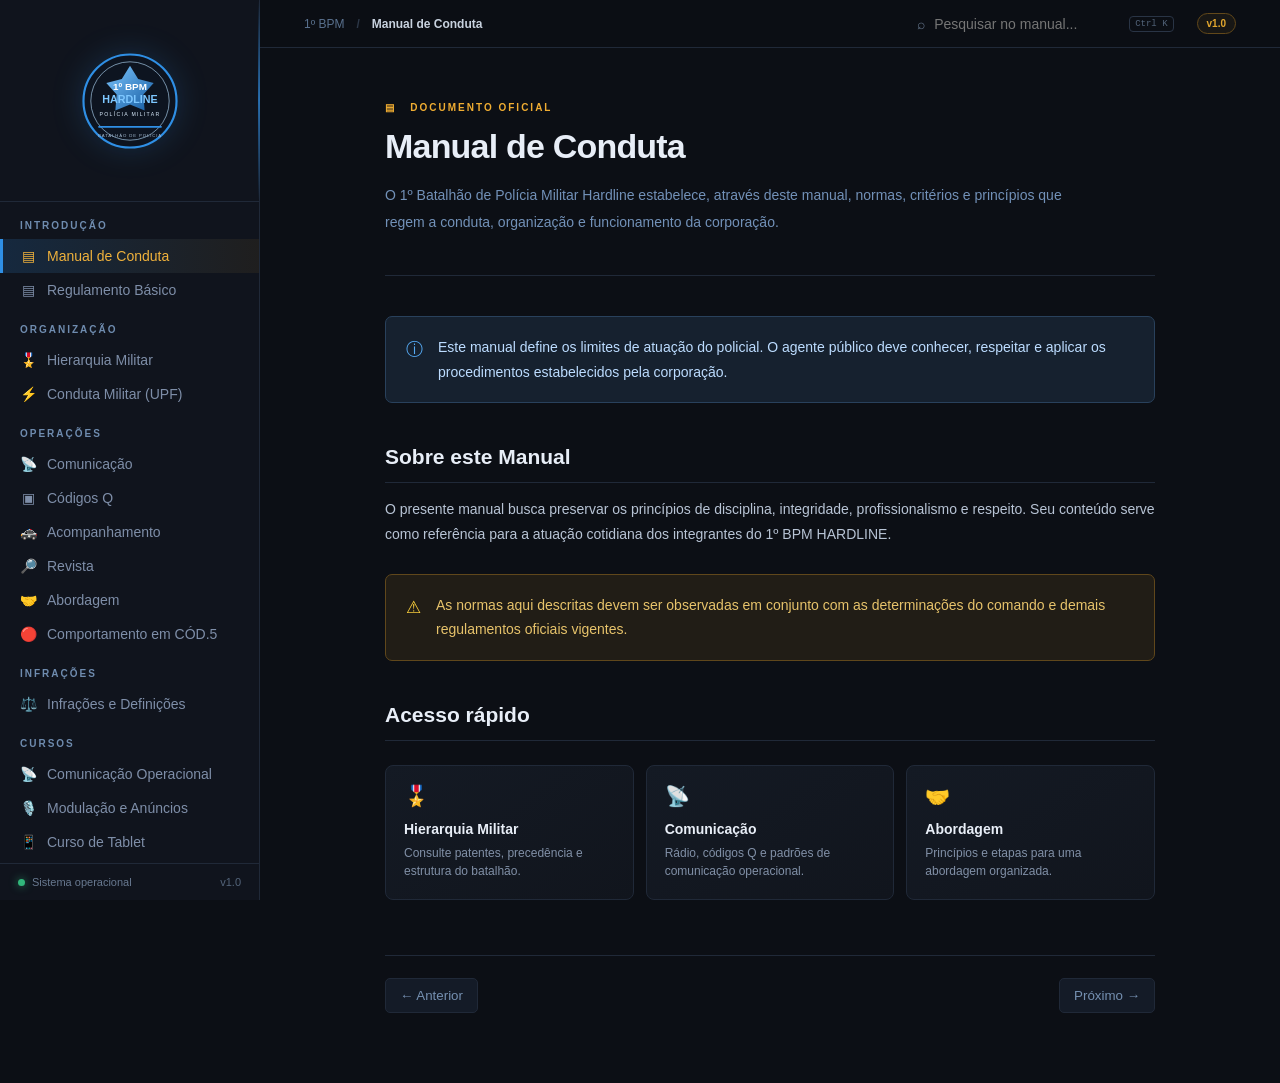
==== index.html @ 14f1a86c "manual de conduta v1 HL" ====
<!doctype html>
<html lang="pt-BR">
<head>
  <meta charset="UTF-8">
  <meta name="viewport" content="width=device-width, initial-scale=1.0">
  <meta name="theme-color" content="#0b0f17">
  <title>1º BPM HARDLINE — Manual de Conduta</title>
  <link rel="icon" href="assets/logo.svg" type="image/svg+xml">
  <link rel="stylesheet" href="css/style.css">
</head>
<body>
  <div class="app-shell">
    <aside class="sidebar" id="sidebar">
      <div class="brand">
        <img src="assets/logo.svg" alt="1º BPM HARDLINE">
        <div class="brand-copy">
          <strong>1º BPM</strong>
          <span>HARDLINE</span>
        </div>
      </div>
      <nav class="nav" id="nav"></nav>
      <div class="sidebar-footer">
        <span class="status-dot"></span>
        <span>Sistema operacional</span>
        <span class="footer-version">v1.0</span>
      </div>
    </aside>

    <main class="main">
      <header class="topbar">
        <button class="mobile-menu" id="mobileMenu" aria-label="Abrir menu">☰</button>
        <div class="breadcrumbs"><span>1º BPM</span><b>/</b><strong id="crumb">Manual de Conduta</strong></div>
        <div class="top-actions">
          <label class="search"><span>⌕</span><input id="searchInput" type="search" placeholder="Pesquisar no manual..." autocomplete="off"><kbd>Ctrl K</kbd></label>
          <span class="version">v1.0</span>
        </div>
      </header>

      <section class="content" id="content"></section>
    </main>
  </div>
  <div class="search-modal hidden" id="searchModal"><div class="search-panel"><div class="search-head"><strong>Pesquisar no Manual</strong><button id="closeSearch">Esc</button></div><input id="modalSearch" placeholder="Digite um termo, código ou assunto..."><div id="results"></div></div></div>
  <script src="js/app.js"></script>
</body>
</html>
---- css/style.css ----
:root{--bg:#0c0f15;--panel:#11151e;--panel2:#171d28;--line:#202938;--blue:#1f73bd;--blue2:#2f8fe5;--blue3:#69baff;--text:#e8eef7;--muted:#8190a7;--muted2:#56657c;--gold:#e5a52e;--warn:#211d16;--info:#16212f;--danger:#d84a5c;--green:#31b77b}
*{box-sizing:border-box}html{scroll-behavior:smooth}body{margin:0;background:var(--bg);color:var(--text);font-family:Inter,Segoe UI,Roboto,Arial,sans-serif;font-size:14px}.app-shell{min-height:100vh;display:flex}.sidebar{position:fixed;z-index:20;left:0;top:0;bottom:0;width:260px;background:#10141d;border-right:1px solid var(--line);display:flex;flex-direction:column}.brand{height:202px;border-bottom:1px solid var(--line);display:flex;align-items:center;justify-content:center;position:relative}.brand:after{content:"";position:absolute;right:-1px;top:0;width:2px;height:100%;background:linear-gradient(transparent,var(--blue2),transparent);opacity:.7}.brand img{width:112px;height:112px;filter:drop-shadow(0 0 15px rgba(47,143,229,.2))}.brand-copy{display:none}.nav{padding:18px 0;overflow:auto;flex:1}.nav-group{margin-bottom:17px}.nav-title{padding:0 20px 8px;color:#6f8caf;font-size:10px;letter-spacing:2px;font-weight:700}.nav-item{position:relative;display:flex;align-items:center;gap:10px;padding:9px 20px;color:#7e8ea8;text-decoration:none;cursor:pointer;transition:.18s}.nav-item:hover{color:#c9d7e8;background:#151b25}.nav-item.active{color:#f0b23c;background:linear-gradient(90deg,rgba(47,143,229,.17),rgba(229,165,46,.07));box-shadow:inset 3px 0 0 var(--blue2)}.nav-icon{width:17px;text-align:center;font-size:14px}.sidebar-footer{border-top:1px solid var(--line);padding:12px 18px;color:#687990;font-size:11px;display:flex;align-items:center;gap:7px}.status-dot{width:7px;height:7px;border-radius:50%;background:var(--green);box-shadow:0 0 8px rgba(49,183,123,.7)}.footer-version{margin-left:auto;color:#53647a}.main{margin-left:260px;width:calc(100% - 260px);min-height:100vh}.topbar{height:48px;border-bottom:1px solid var(--line);display:flex;align-items:center;padding:0 44px;justify-content:space-between;background:rgba(12,15,21,.96);position:sticky;top:0;z-index:15}.breadcrumbs{display:flex;align-items:center;gap:12px;font-size:12px}.breadcrumbs span{color:#59708d}.breadcrumbs b{color:#2c3747}.breadcrumbs strong{color:#c8d2df}.top-actions{display:flex;align-items:center;gap:14px}.search{display:flex;align-items:center;gap:7px;color:#687990;border:1px solid transparent;padding:5px 8px;border-radius:6px}.search:focus-within{border-color:#27374b;background:#111823}.search input{background:transparent;border:0;outline:0;color:var(--text);width:190px;font:inherit}.search kbd{font-size:9px;color:#53647a;border:1px solid #293445;border-radius:4px;padding:2px 5px}.version{color:#e3a72e;border:1px solid #62481a;background:rgba(229,165,46,.06);border-radius:20px;padding:4px 9px;font-size:10px;font-weight:700}.mobile-menu{display:none}.content{max-width:850px;margin:0 auto;padding:54px 40px 70px}.eyebrow{color:#f0ad32;font-size:10px;letter-spacing:2px;font-weight:800;text-transform:uppercase;display:flex;align-items:center;gap:9px}.eyebrow.blue{color:var(--blue3)}h1{font-size:34px;line-height:1.15;margin:14px 0 16px;letter-spacing:-.8px}h2{font-size:21px;margin:42px 0 14px;padding-bottom:13px;border-bottom:1px solid var(--line)}h3{font-size:16px;margin:28px 0 10px}p{color:#b8c4d5;line-height:1.8;margin:0 0 17px}.lead{font-size:14px;color:#7291b8;line-height:1.9;max-width:690px}.rule{height:1px;background:var(--line);margin:40px 0}.callout{display:flex;gap:15px;border:1px solid #29415c;background:var(--info);border-radius:7px;padding:18px 20px;margin:26px 0;color:#bcdcff;line-height:1.75}.callout .ico{font-size:17px;color:#55aaf4}.callout.warn{background:var(--warn);border-color:#60471b;color:#e7c36b}.callout.warn .ico{color:#ffd33d}.callout.success{background:#11241d;border-color:#23553f;color:#9ce1bf}.cards{display:grid;grid-template-columns:repeat(3,1fr);gap:12px;margin:24px 0}.card{background:linear-gradient(145deg,#141a24,#11151d);border:1px solid var(--line);border-radius:8px;padding:18px;transition:.2s}.card:hover{border-color:#31577b;transform:translateY(-1px)}.card .card-icon{font-size:20px;margin-bottom:13px}.card strong{display:block;margin-bottom:7px}.card span{color:var(--muted);font-size:12px;line-height:1.55}.stat-grid{display:grid;grid-template-columns:repeat(4,1fr);gap:10px;margin:24px 0}.stat{background:#121823;border:1px solid var(--line);padding:16px;border-radius:7px}.stat b{display:block;color:var(--blue3);font-size:23px;margin-bottom:4px}.stat span{color:var(--muted);font-size:10px;text-transform:uppercase;letter-spacing:1px}.table-wrap{overflow:auto;border:1px solid var(--line);border-radius:7px;margin:20px 0}table{width:100%;border-collapse:collapse;min-width:600px}th{background:#172234;color:#9fc8ed;font-size:10px;text-transform:uppercase;letter-spacing:1px;text-align:left}th,td{padding:12px 14px;border-bottom:1px solid var(--line)}td{color:#b9c5d6}tr:last-child td{border-bottom:0}.badge{display:inline-flex;padding:3px 7px;border-radius:4px;font-size:10px;font-weight:700}.badge.blue{color:#8bc8ff;background:#122b43}.badge.green{color:#82dbb1;background:#10291f}.badge.red{color:#ff9aa7;background:#35171d}.q-grid{display:grid;grid-template-columns:repeat(2,1fr);gap:9px}.q{display:flex;gap:14px;padding:13px;border:1px solid var(--line);background:#111720;border-radius:6px}.q b{color:#54adf4;min-width:42px}.q span{color:#9aa9bc}.steps{counter-reset:step}.step{display:grid;grid-template-columns:36px 1fr;gap:13px;margin:22px 0}.step:before{counter-increment:step;content:counter(step);width:28px;height:28px;display:grid;place-items:center;border:1px solid #2c6ea7;color:#68b8f8;border-radius:50%;background:#102033;font-weight:700;font-size:11px}.step p{margin-top:3px}.pager{display:flex;justify-content:space-between;gap:14px;border-top:1px solid var(--line);margin-top:55px;padding-top:22px}.pager button{background:#141b27;color:#7590b1;border:1px solid var(--line);padding:9px 14px;border-radius:5px;cursor:pointer}.pager button:hover{border-color:#326b9e;color:#b5d8f8}.search-modal{position:fixed;inset:0;background:rgba(0,0,0,.62);z-index:100;display:grid;place-items:start center;padding-top:100px}.hidden{display:none}.search-panel{width:min(650px,calc(100% - 30px));background:#111720;border:1px solid #2b3b50;border-radius:9px;box-shadow:0 20px 70px #000;padding:16px}.search-head{display:flex;justify-content:space-between;align-items:center;margin-bottom:12px}.search-head button{border:1px solid var(--line);background:#171e29;color:#7d8ca2;border-radius:4px;padding:3px 7px}.search-panel>input{width:100%;background:#0c1118;border:1px solid #26364a;color:white;border-radius:6px;padding:12px;outline:0}.result{padding:12px 4px;border-bottom:1px solid var(--line);cursor:pointer}.result:hover{background:#151d28}.result b{color:#8fc8f5}.result span{display:block;color:#73849b;font-size:11px;margin-top:3px}.no-results{padding:20px 4px;color:var(--muted)}
@media(max-width:900px){.sidebar{transform:translateX(-100%);transition:.2s;box-shadow:20px 0 50px rgba(0,0,0,.4)}.sidebar.open{transform:translateX(0)}.main{margin-left:0;width:100%}.mobile-menu{display:block;background:none;border:0;color:#9bb0c8;font-size:18px}.topbar{padding:0 15px}.top-actions .search{display:none}.content{padding:42px 22px 60px}.cards{grid-template-columns:1fr}.stat-grid{grid-template-columns:repeat(2,1fr)}.q-grid{grid-template-columns:1fr}h1{font-size:29px}}
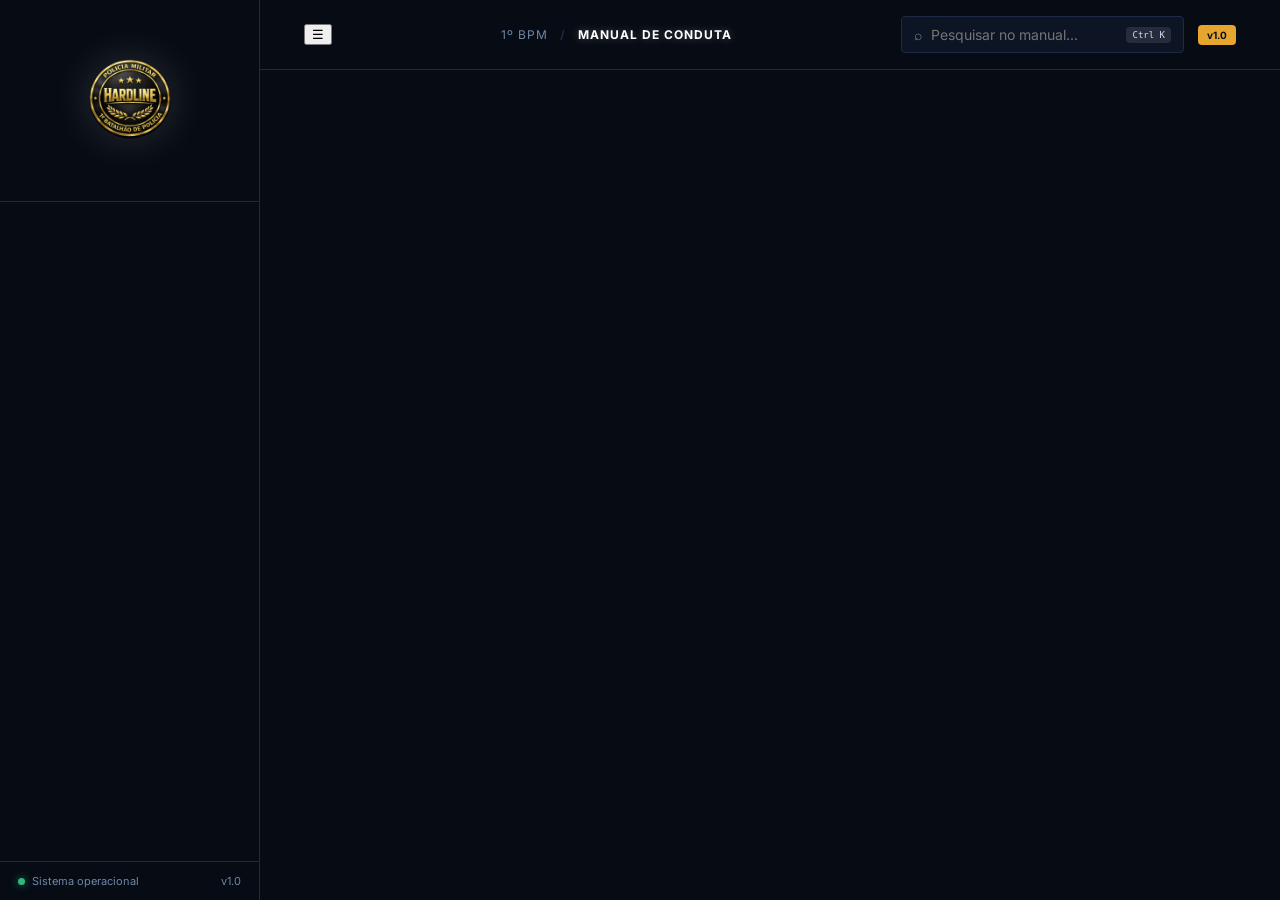
==== commit 84501db7: "update" ====
--- a/index.html
+++ b/index.html
@@ -5,14 +5,17 @@
   <meta name="viewport" content="width=device-width, initial-scale=1.0">
   <meta name="theme-color" content="#0b0f17">
   <title>1º BPM HARDLINE — Manual de Conduta</title>
-  <link rel="icon" href="assets/logo.svg" type="image/svg+xml">
+  <link rel="preconnect" href="https://fonts.googleapis.com">
+  <link rel="preconnect" href="https://fonts.gstatic.com" crossorigin>
+  <link href="https://fonts.googleapis.com/css2?family=Inter:wght@400;500;700;900&display=swap" rel="stylesheet">
+  <link rel="icon" href="assets/logo.png" type="image/png">
   <link rel="stylesheet" href="css/style.css">
 </head>
 <body>
   <div class="app-shell">
     <aside class="sidebar" id="sidebar">
       <div class="brand">
-        <img src="assets/logo.svg" alt="1º BPM HARDLINE">
+        <img src="assets/logo.png" alt="1º BPM HARDLINE">
         <div class="brand-copy">
           <strong>1º BPM</strong>
           <span>HARDLINE</span>
--- a/css/style.css
+++ b/css/style.css
@@ -1,3 +1,679 @@
-:root{--bg:#0c0f15;--panel:#11151e;--panel2:#171d28;--line:#202938;--blue:#1f73bd;--blue2:#2f8fe5;--blue3:#69baff;--text:#e8eef7;--muted:#8190a7;--muted2:#56657c;--gold:#e5a52e;--warn:#211d16;--info:#16212f;--danger:#d84a5c;--green:#31b77b}
-*{box-sizing:border-box}html{scroll-behavior:smooth}body{margin:0;background:var(--bg);color:var(--text);font-family:Inter,Segoe UI,Roboto,Arial,sans-serif;font-size:14px}.app-shell{min-height:100vh;display:flex}.sidebar{position:fixed;z-index:20;left:0;top:0;bottom:0;width:260px;background:#10141d;border-right:1px solid var(--line);display:flex;flex-direction:column}.brand{height:202px;border-bottom:1px solid var(--line);display:flex;align-items:center;justify-content:center;position:relative}.brand:after{content:"";position:absolute;right:-1px;top:0;width:2px;height:100%;background:linear-gradient(transparent,var(--blue2),transparent);opacity:.7}.brand img{width:112px;height:112px;filter:drop-shadow(0 0 15px rgba(47,143,229,.2))}.brand-copy{display:none}.nav{padding:18px 0;overflow:auto;flex:1}.nav-group{margin-bottom:17px}.nav-title{padding:0 20px 8px;color:#6f8caf;font-size:10px;letter-spacing:2px;font-weight:700}.nav-item{position:relative;display:flex;align-items:center;gap:10px;padding:9px 20px;color:#7e8ea8;text-decoration:none;cursor:pointer;transition:.18s}.nav-item:hover{color:#c9d7e8;background:#151b25}.nav-item.active{color:#f0b23c;background:linear-gradient(90deg,rgba(47,143,229,.17),rgba(229,165,46,.07));box-shadow:inset 3px 0 0 var(--blue2)}.nav-icon{width:17px;text-align:center;font-size:14px}.sidebar-footer{border-top:1px solid var(--line);padding:12px 18px;color:#687990;font-size:11px;display:flex;align-items:center;gap:7px}.status-dot{width:7px;height:7px;border-radius:50%;background:var(--green);box-shadow:0 0 8px rgba(49,183,123,.7)}.footer-version{margin-left:auto;color:#53647a}.main{margin-left:260px;width:calc(100% - 260px);min-height:100vh}.topbar{height:48px;border-bottom:1px solid var(--line);display:flex;align-items:center;padding:0 44px;justify-content:space-between;background:rgba(12,15,21,.96);position:sticky;top:0;z-index:15}.breadcrumbs{display:flex;align-items:center;gap:12px;font-size:12px}.breadcrumbs span{color:#59708d}.breadcrumbs b{color:#2c3747}.breadcrumbs strong{color:#c8d2df}.top-actions{display:flex;align-items:center;gap:14px}.search{display:flex;align-items:center;gap:7px;color:#687990;border:1px solid transparent;padding:5px 8px;border-radius:6px}.search:focus-within{border-color:#27374b;background:#111823}.search input{background:transparent;border:0;outline:0;color:var(--text);width:190px;font:inherit}.search kbd{font-size:9px;color:#53647a;border:1px solid #293445;border-radius:4px;padding:2px 5px}.version{color:#e3a72e;border:1px solid #62481a;background:rgba(229,165,46,.06);border-radius:20px;padding:4px 9px;font-size:10px;font-weight:700}.mobile-menu{display:none}.content{max-width:850px;margin:0 auto;padding:54px 40px 70px}.eyebrow{color:#f0ad32;font-size:10px;letter-spacing:2px;font-weight:800;text-transform:uppercase;display:flex;align-items:center;gap:9px}.eyebrow.blue{color:var(--blue3)}h1{font-size:34px;line-height:1.15;margin:14px 0 16px;letter-spacing:-.8px}h2{font-size:21px;margin:42px 0 14px;padding-bottom:13px;border-bottom:1px solid var(--line)}h3{font-size:16px;margin:28px 0 10px}p{color:#b8c4d5;line-height:1.8;margin:0 0 17px}.lead{font-size:14px;color:#7291b8;line-height:1.9;max-width:690px}.rule{height:1px;background:var(--line);margin:40px 0}.callout{display:flex;gap:15px;border:1px solid #29415c;background:var(--info);border-radius:7px;padding:18px 20px;margin:26px 0;color:#bcdcff;line-height:1.75}.callout .ico{font-size:17px;color:#55aaf4}.callout.warn{background:var(--warn);border-color:#60471b;color:#e7c36b}.callout.warn .ico{color:#ffd33d}.callout.success{background:#11241d;border-color:#23553f;color:#9ce1bf}.cards{display:grid;grid-template-columns:repeat(3,1fr);gap:12px;margin:24px 0}.card{background:linear-gradient(145deg,#141a24,#11151d);border:1px solid var(--line);border-radius:8px;padding:18px;transition:.2s}.card:hover{border-color:#31577b;transform:translateY(-1px)}.card .card-icon{font-size:20px;margin-bottom:13px}.card strong{display:block;margin-bottom:7px}.card span{color:var(--muted);font-size:12px;line-height:1.55}.stat-grid{display:grid;grid-template-columns:repeat(4,1fr);gap:10px;margin:24px 0}.stat{background:#121823;border:1px solid var(--line);padding:16px;border-radius:7px}.stat b{display:block;color:var(--blue3);font-size:23px;margin-bottom:4px}.stat span{color:var(--muted);font-size:10px;text-transform:uppercase;letter-spacing:1px}.table-wrap{overflow:auto;border:1px solid var(--line);border-radius:7px;margin:20px 0}table{width:100%;border-collapse:collapse;min-width:600px}th{background:#172234;color:#9fc8ed;font-size:10px;text-transform:uppercase;letter-spacing:1px;text-align:left}th,td{padding:12px 14px;border-bottom:1px solid var(--line)}td{color:#b9c5d6}tr:last-child td{border-bottom:0}.badge{display:inline-flex;padding:3px 7px;border-radius:4px;font-size:10px;font-weight:700}.badge.blue{color:#8bc8ff;background:#122b43}.badge.green{color:#82dbb1;background:#10291f}.badge.red{color:#ff9aa7;background:#35171d}.q-grid{display:grid;grid-template-columns:repeat(2,1fr);gap:9px}.q{display:flex;gap:14px;padding:13px;border:1px solid var(--line);background:#111720;border-radius:6px}.q b{color:#54adf4;min-width:42px}.q span{color:#9aa9bc}.steps{counter-reset:step}.step{display:grid;grid-template-columns:36px 1fr;gap:13px;margin:22px 0}.step:before{counter-increment:step;content:counter(step);width:28px;height:28px;display:grid;place-items:center;border:1px solid #2c6ea7;color:#68b8f8;border-radius:50%;background:#102033;font-weight:700;font-size:11px}.step p{margin-top:3px}.pager{display:flex;justify-content:space-between;gap:14px;border-top:1px solid var(--line);margin-top:55px;padding-top:22px}.pager button{background:#141b27;color:#7590b1;border:1px solid var(--line);padding:9px 14px;border-radius:5px;cursor:pointer}.pager button:hover{border-color:#326b9e;color:#b5d8f8}.search-modal{position:fixed;inset:0;background:rgba(0,0,0,.62);z-index:100;display:grid;place-items:start center;padding-top:100px}.hidden{display:none}.search-panel{width:min(650px,calc(100% - 30px));background:#111720;border:1px solid #2b3b50;border-radius:9px;box-shadow:0 20px 70px #000;padding:16px}.search-head{display:flex;justify-content:space-between;align-items:center;margin-bottom:12px}.search-head button{border:1px solid var(--line);background:#171e29;color:#7d8ca2;border-radius:4px;padding:3px 7px}.search-panel>input{width:100%;background:#0c1118;border:1px solid #26364a;color:white;border-radius:6px;padding:12px;outline:0}.result{padding:12px 4px;border-bottom:1px solid var(--line);cursor:pointer}.result:hover{background:#151d28}.result b{color:#8fc8f5}.result span{display:block;color:#73849b;font-size:11px;margin-top:3px}.no-results{padding:20px 4px;color:var(--muted)}
-@media(max-width:900px){.sidebar{transform:translateX(-100%);transition:.2s;box-shadow:20px 0 50px rgba(0,0,0,.4)}.sidebar.open{transform:translateX(0)}.main{margin-left:0;width:100%}.mobile-menu{display:block;background:none;border:0;color:#9bb0c8;font-size:18px}.topbar{padding:0 15px}.top-actions .search{display:none}.content{padding:42px 22px 60px}.cards{grid-template-columns:1fr}.stat-grid{grid-template-columns:repeat(2,1fr)}.q-grid{grid-template-columns:1fr}h1{font-size:29px}}
+:root {
+  --bg: #060b14;
+  --panel: #0d1424;
+  --panel2: #121c2e;
+  --line: #1e2a45;
+  --blue: #2a5598;
+  --blue2: #4882e3;
+  --blue3: #c3d6ff;
+  --text: #d0dfff;
+  --muted: #6e86a8;
+  --gold: #e5a52e;
+  --warn: #211d16;
+  --info: #0d1a2b;
+  --danger: #d84a5c;
+  --green: #31b77b;
+  --glow-white: 0 0 15px rgba(255, 255, 255, 0.6), 0 0 30px rgba(255, 255, 255, 0.2);
+  --btn-light: #c0d6fc;
+  --btn-text: #08101d;
+}
+* {
+  box-sizing: border-box;
+}
+html {
+  scroll-behavior: smooth;
+}
+body {
+  margin: 0;
+  background: var(--bg);
+  color: var(--text);
+  font-family: 'Inter', Segoe UI, Roboto, Arial, sans-serif;
+  font-size: 14px;
+}
+.app-shell {
+  min-height: 100vh;
+  display: flex;
+}
+.sidebar {
+  position: fixed;
+  z-index: 20;
+  left: 0;
+  top: 0;
+  bottom: 0;
+  width: 260px;
+  background: var(--bg);
+  border-right: 1px solid var(--line);
+  display: flex;
+  flex-direction: column;
+}
+.brand {
+  height: 202px;
+  border-bottom: 1px solid var(--line);
+  display: flex;
+  align-items: center;
+  justify-content: center;
+  position: relative;
+}
+.brand img {
+  width: 112px;
+  height: 112px;
+  filter: drop-shadow(0 0 20px rgba(255, 255, 255, 0.15));
+}
+.brand-copy {
+  display: none;
+}
+.nav {
+  padding: 18px 0;
+  overflow: auto;
+  flex: 1;
+}
+.nav-group {
+  margin-bottom: 17px;
+}
+.nav-title {
+  padding: 0 20px 8px;
+  color: var(--muted);
+  font-size: 10px;
+  letter-spacing: 2px;
+  font-weight: 700;
+}
+.nav-item {
+  position: relative;
+  display: flex;
+  align-items: center;
+  gap: 10px;
+  padding: 9px 20px;
+  color: var(--text);
+  text-decoration: none;
+  cursor: pointer;
+  transition: 0.2s;
+}
+.nav-item:hover {
+  background: rgba(255, 255, 255, 0.05);
+}
+.nav-item.active {
+  color: #fff;
+  background: rgba(195, 214, 255, 0.08);
+  box-shadow: inset 3px 0 0 var(--blue3);
+  text-shadow: 0 0 8px rgba(255,255,255,0.4);
+}
+.nav-icon {
+  width: 17px;
+  text-align: center;
+  font-size: 14px;
+}
+.sidebar-footer {
+  border-top: 1px solid var(--line);
+  padding: 12px 18px;
+  color: var(--muted);
+  font-size: 11px;
+  display: flex;
+  align-items: center;
+  gap: 7px;
+}
+.status-dot {
+  width: 7px;
+  height: 7px;
+  border-radius: 50%;
+  background: var(--green);
+  box-shadow: 0 0 8px rgba(49, 183, 123, 0.7);
+}
+.footer-version {
+  margin-left: auto;
+  color: var(--muted);
+}
+.main {
+  margin-left: 260px;
+  width: calc(100% - 260px);
+  min-height: 100vh;
+}
+.topbar {
+  height: 70px;
+  border-bottom: 1px solid var(--line);
+  display: flex;
+  align-items: center;
+  padding: 0 44px;
+  justify-content: space-between;
+  background: var(--bg);
+  position: sticky;
+  top: 0;
+  z-index: 15;
+}
+.breadcrumbs {
+  display: flex;
+  align-items: center;
+  gap: 12px;
+  font-size: 12px;
+  text-transform: uppercase;
+  letter-spacing: 1px;
+}
+.breadcrumbs span {
+  color: var(--muted);
+}
+.breadcrumbs b {
+  color: var(--line);
+}
+.breadcrumbs strong {
+  color: #fff;
+  text-shadow: 0 0 8px rgba(255,255,255,0.3);
+}
+.top-actions {
+  display: flex;
+  align-items: center;
+  gap: 14px;
+}
+.search {
+  display: flex;
+  align-items: center;
+  gap: 7px;
+  color: var(--muted);
+  border: 1px solid var(--line);
+  padding: 8px 12px;
+  border-radius: 4px;
+  background: var(--panel);
+  transition: 0.2s;
+}
+.search:focus-within {
+  border-color: var(--blue3);
+  box-shadow: 0 0 10px rgba(195, 214, 255, 0.2);
+}
+.search input {
+  background: transparent;
+  border: 0;
+  outline: 0;
+  color: var(--text);
+  width: 190px;
+  font: inherit;
+}
+.search kbd {
+  font-size: 9px;
+  color: var(--text);
+  background: rgba(255,255,255,0.1);
+  border-radius: 4px;
+  padding: 3px 6px;
+}
+.version {
+  color: var(--btn-text);
+  background: var(--gold);
+  border-radius: 4px;
+  padding: 4px 9px;
+  font-size: 10px;
+  font-weight: 700;
+}
+.content {
+  max-width: 900px;
+  margin: 0 auto;
+  padding: 54px 40px 70px;
+}
+.eyebrow {
+  color: var(--blue3);
+  font-size: 11px;
+  letter-spacing: 2px;
+  font-weight: 800;
+  text-transform: uppercase;
+  display: flex;
+  align-items: center;
+  gap: 9px;
+}
+h1 {
+  font-size: 42px;
+  font-weight: 900;
+  color: #fff;
+  text-transform: uppercase;
+  text-shadow: var(--glow-white);
+  line-height: 1.15;
+  margin: 14px 0 24px;
+  letter-spacing: -0.5px;
+}
+h2 {
+  font-size: 24px;
+  font-weight: 800;
+  color: #fff;
+  text-transform: uppercase;
+  margin: 42px 0 16px;
+  padding-bottom: 13px;
+  border-bottom: 1px solid var(--line);
+  letter-spacing: 1px;
+}
+h3 {
+  font-size: 16px;
+  font-weight: 700;
+  color: #fff;
+  margin: 28px 0 10px;
+}
+p {
+  color: var(--text);
+  line-height: 1.8;
+  margin: 0 0 17px;
+}
+.lead {
+  font-size: 15px;
+  color: var(--muted);
+  line-height: 1.9;
+  max-width: 750px;
+}
+.rule {
+  height: 1px;
+  background: var(--line);
+  margin: 40px 0;
+}
+.cards {
+  display: grid;
+  grid-template-columns: repeat(3, 1fr);
+  gap: 16px;
+  margin: 24px 0;
+}
+.card {
+  background: var(--panel);
+  border: 1px solid var(--line);
+  border-radius: 6px;
+  padding: 22px;
+  transition: 0.2s;
+  background-image: radial-gradient(rgba(255,255,255,0.03) 1px, transparent 0);
+  background-size: 12px 12px;
+}
+.card:hover {
+  border-color: var(--blue3);
+  box-shadow: 0 0 15px rgba(195, 214, 255, 0.1);
+}
+.card .card-icon {
+  font-size: 24px;
+  margin-bottom: 15px;
+}
+.card strong {
+  display: block;
+  color: #fff;
+  font-weight: 800;
+  text-transform: uppercase;
+  letter-spacing: 1px;
+  margin-bottom: 8px;
+}
+.card span {
+  color: var(--muted);
+  font-size: 13px;
+  line-height: 1.6;
+}
+
+.pager {
+  display: flex;
+  justify-content: flex-end;
+  gap: 14px;
+  border-top: 1px solid var(--line);
+  margin-top: 60px;
+  padding-top: 30px;
+}
+.pager button {
+  background: var(--panel);
+  color: #fff;
+  border: 1px solid var(--line);
+  padding: 14px 24px;
+  border-radius: 4px;
+  cursor: pointer;
+  font-weight: 700;
+  letter-spacing: 1px;
+  text-transform: uppercase;
+  transition: 0.2s;
+}
+.pager button:hover {
+  background: var(--btn-light);
+  color: var(--btn-text);
+  border-color: var(--btn-light);
+  box-shadow: 0 0 20px rgba(192, 214, 252, 0.4);
+}
+
+.stat-grid {
+  display: grid;
+  grid-template-columns: repeat(4, 1fr);
+  gap: 12px;
+  margin: 24px 0;
+}
+.stat {
+  background: var(--panel);
+  border: 1px solid var(--line);
+  padding: 20px;
+  border-radius: 6px;
+}
+.stat b {
+  display: block;
+  color: #fff;
+  font-size: 28px;
+  font-weight: 900;
+  margin-bottom: 6px;
+  text-shadow: 0 0 10px rgba(255,255,255,0.3);
+}
+.stat span {
+  color: var(--muted);
+  font-size: 11px;
+  font-weight: 700;
+  text-transform: uppercase;
+  letter-spacing: 1px;
+}
+.table-wrap {
+  overflow: auto;
+  border: 1px solid var(--line);
+  border-radius: 6px;
+  margin: 20px 0;
+  background: var(--panel);
+}
+table {
+  width: 100%;
+  border-collapse: collapse;
+  min-width: 600px;
+}
+th {
+  background: rgba(255,255,255,0.03);
+  color: #fff;
+  font-size: 11px;
+  text-transform: uppercase;
+  letter-spacing: 1px;
+  text-align: left;
+}
+th, td {
+  padding: 16px;
+  border-bottom: 1px solid var(--line);
+}
+tr:last-child td {
+  border-bottom: 0;
+}
+.badge {
+  display: inline-flex;
+  padding: 4px 8px;
+  border-radius: 4px;
+  font-size: 10px;
+  font-weight: 800;
+  text-transform: uppercase;
+  border: 1px solid;
+}
+.badge.blue {
+  color: var(--blue3);
+  background: rgba(195, 214, 255, 0.1);
+  border-color: rgba(195, 214, 255, 0.3);
+}
+.badge.green {
+  color: var(--green);
+  background: rgba(49, 183, 123, 0.1);
+  border-color: rgba(49, 183, 123, 0.3);
+}
+.badge.red {
+  color: #ff8a9a;
+  background: rgba(216, 74, 92, 0.1);
+  border-color: rgba(216, 74, 92, 0.3);
+}
+
+.q-grid {
+  display: grid;
+  grid-template-columns: repeat(2, 1fr);
+  gap: 12px;
+}
+.q {
+  display: flex;
+  gap: 14px;
+  padding: 16px;
+  border: 1px solid var(--line);
+  background: var(--panel);
+  border-radius: 6px;
+}
+.q b {
+  color: #fff;
+  font-weight: 800;
+  min-width: 42px;
+}
+.q span {
+  color: var(--muted);
+}
+
+.callout {
+  display: flex;
+  gap: 15px;
+  border: 1px solid var(--blue);
+  background: rgba(42, 85, 152, 0.1);
+  border-radius: 6px;
+  padding: 20px;
+  margin: 26px 0;
+  color: var(--text);
+  line-height: 1.75;
+}
+.callout .ico {
+  font-size: 17px;
+  color: var(--blue3);
+}
+.callout.warn {
+  border-color: #60471b;
+  background: rgba(229, 165, 46, 0.1);
+  color: #e7c36b;
+}
+.callout.warn .ico {
+  color: #ffd33d;
+}
+.callout.success {
+  border-color: #23553f;
+  background: rgba(49, 183, 123, 0.1);
+  color: #9ce1bf;
+}
+.callout.danger {
+  border-color: #7a202d;
+  background: rgba(216, 74, 92, 0.1);
+  color: #ff8a9a;
+}
+.steps {
+  counter-reset: step;
+}
+.step {
+  display: grid;
+  grid-template-columns: 40px 1fr;
+  gap: 16px;
+  margin: 24px 0;
+}
+.step:before {
+  counter-increment: step;
+  content: counter(step);
+  width: 32px;
+  height: 32px;
+  display: grid;
+  place-items: center;
+  border: 1px solid rgba(255,255,255,0.2);
+  color: #fff;
+  border-radius: 50%;
+  background: var(--panel);
+  font-weight: 800;
+  font-size: 13px;
+}
+.step p {
+  margin-top: 4px;
+}
+
+.search-modal {
+  position: fixed;
+  inset: 0;
+  background: rgba(6, 11, 20, 0.85);
+  backdrop-filter: blur(5px);
+  z-index: 100;
+  display: grid;
+  place-items: start center;
+  padding-top: 100px;
+}
+.hidden {
+  display: none;
+}
+.search-panel {
+  width: min(650px, calc(100% - 30px));
+  background: var(--bg);
+  border: 1px solid var(--line);
+  border-radius: 6px;
+  box-shadow: 0 0 50px rgba(0, 0, 0, 0.5);
+  padding: 20px;
+}
+.search-head {
+  display: flex;
+  justify-content: space-between;
+  align-items: center;
+  margin-bottom: 16px;
+}
+.search-head strong {
+  color: #fff;
+  font-weight: 800;
+  text-transform: uppercase;
+}
+.search-head button {
+  border: 1px solid var(--line);
+  background: var(--panel);
+  color: var(--muted);
+  border-radius: 4px;
+  padding: 4px 8px;
+  cursor: pointer;
+}
+.search-head button:hover {
+  background: rgba(255,255,255,0.1);
+}
+.search-panel > input {
+  width: 100%;
+  background: var(--panel);
+  border: 1px solid var(--line);
+  color: white;
+  border-radius: 4px;
+  padding: 16px;
+  outline: 0;
+  font-size: 16px;
+}
+.search-panel > input:focus {
+  border-color: var(--blue3);
+}
+#results {
+  margin-top: 10px;
+  max-height: 400px;
+  overflow-y: auto;
+}
+.result {
+  padding: 16px;
+  border-bottom: 1px solid var(--line);
+  cursor: pointer;
+  transition: 0.2s;
+}
+.result:hover {
+  background: var(--panel);
+}
+.result b {
+  color: #fff;
+  font-weight: 700;
+  font-size: 15px;
+}
+.result span {
+  display: block;
+  color: var(--muted);
+  font-size: 13px;
+  margin-top: 6px;
+}
+.no-results {
+  padding: 30px 16px;
+  color: var(--muted);
+  text-align: center;
+}
+
+@media (max-width: 900px) {
+  .sidebar {
+    transform: translateX(-100%);
+    transition: 0.2s;
+    box-shadow: 20px 0 50px rgba(0, 0, 0, 0.4);
+  }
+  .sidebar.open {
+    transform: translateX(0);
+  }
+  .main {
+    margin-left: 0;
+    width: 100%;
+  }
+  .mobile-menu {
+    display: block;
+    background: none;
+    border: 0;
+    color: #fff;
+    font-size: 20px;
+    cursor: pointer;
+  }
+  .topbar {
+    padding: 0 20px;
+  }
+  .top-actions .search {
+    display: none;
+  }
+  .content {
+    padding: 42px 22px 60px;
+  }
+  .cards, .stat-grid, .q-grid {
+    grid-template-columns: 1fr;
+  }
+  h1 {
+    font-size: 32px;
+  }
+}
+
+/* Old Manual Custom Styles Extracted */
+.rule-list { list-style: none; margin: 16px 0 24px; padding: 0; }
+.rule-list li { display: flex; gap: 12px; align-items: flex-start; padding: 10px 0; border-bottom: 1px solid var(--line); font-size: 14px; }
+.rule-list li:last-child { border-bottom: none; }
+.rule-num { font-size: 10px; font-weight: 800; color: var(--gold); background: rgba(229, 165, 46, 0.1); border: 1px solid rgba(229, 165, 46, 0.2); border-radius: 4px; padding: 2px 7px; flex-shrink: 0; margin-top: 2px; }
+.rank-group { margin-bottom: 24px; border: 1px solid var(--line); border-radius: 6px; overflow: hidden; background: var(--panel); }
+.rank-group-header { padding: 12px 20px; font-size: 11px; font-weight: 800; letter-spacing: 1px; text-transform: uppercase; border-bottom: 1px solid var(--line); }
+.rank-group-header.superior { background: rgba(216, 74, 92, 0.15); color: #ff8a9a; }
+.rank-group-header.intermediario { background: rgba(229, 165, 46, 0.12); color: var(--gold); }
+.rank-group-header.subalterno { background: rgba(195, 214, 255, 0.1); color: var(--blue3); }
+.rank-group-header.graduado { background: rgba(49, 183, 123, 0.1); color: var(--green); }
+.rank-group-header.pracas { background: rgba(160, 140, 255, 0.1); color: #b8a8ff; }
+.rank-row { display: flex; align-items: center; padding: 14px 20px; gap: 16px; border-bottom: 1px solid var(--line); transition: background 0.15s; }
+.rank-row:last-child { border-bottom: none; }
+.rank-row:hover { background: rgba(255,255,255,0.02); }
+.rank-badge { font-size: 11px; font-weight: 800; background: rgba(255,255,255,0.05); border: 1px solid var(--line); border-radius: 4px; padding: 4px 10px; color: #fff; min-width: 32px; text-align: center; }
+.rank-name { font-size: 14px; color: var(--text); font-weight: 600; }
+.upf-row { display: grid; grid-template-columns: 1fr 1fr; gap: 4px; margin-bottom: 4px; }
+.upf-cell { padding: 12px 16px; font-size: 13px; font-weight: 600; border-radius: 4px; text-align: center; }
+.upf-cell.left { background: rgba(216, 74, 92, 0.15); color: #ff8a9a; }
+.upf-cell.right { background: rgba(216, 74, 92, 0.15); color: #ff8a9a; }
+.upf-cell.l-orange { background: rgba(229, 165, 46, 0.15); color: #ffd33d; }
+.upf-cell.r-orange { background: rgba(229, 165, 46, 0.15); color: #ffd33d; }
+.upf-cell.l-yellow { background: rgba(229, 200, 46, 0.12); color: #ffe866; }
+.upf-cell.r-yellow { background: rgba(229, 200, 46, 0.12); color: #ffe866; }
+.upf-cell.l-blue { background: rgba(195, 214, 255, 0.12); color: var(--blue3); }
+.upf-cell.r-blue { background: rgba(195, 214, 255, 0.12); color: var(--blue3); }
+.upf-cell.l-green { background: rgba(49, 183, 123, 0.12); color: var(--green); }
+.upf-cell.r-green { background: rgba(49, 183, 123, 0.12); color: var(--green); }
+.upf-cell.l-teal { background: rgba(49, 183, 160, 0.12); color: #60d4c0; }
+.upf-cell.r-teal { background: rgba(49, 183, 160, 0.12); color: #60d4c0; }
+.q-table { width: 100%; border-collapse: collapse; margin: 20px 0; font-size: 13px; background: var(--panel); border: 1px solid var(--line); border-radius: 6px; overflow: hidden;}
+.q-table th { background: rgba(255,255,255,0.03); color: #fff; font-size: 11px; letter-spacing: 1px; text-transform: uppercase; padding: 14px; text-align: left; border-bottom: 1px solid var(--line); }
+.q-table td { padding: 14px; border-bottom: 1px solid var(--line); vertical-align: top; }
+.q-table tr:last-child td { border-bottom: none; }
+.q-code { color: var(--blue3); font-weight: 800; font-size: 13px; }
+.q-meaning { color: #fff; font-weight: 600; }
+.q-example { color: var(--muted); font-size: 12px; margin-top: 4px; font-style: italic; }
+.level-grid { display: grid; grid-template-columns: repeat(3, 1fr); gap: 12px; margin: 20px 0; }
+.level-card { border-radius: 6px; padding: 20px; text-align: center; border: 1px solid; background: var(--panel); }
+.level-card.low { border-color: rgba(49, 183, 123, 0.3); }
+.level-card.med { border-color: rgba(229, 165, 46, 0.3); }
+.level-card.high { border-color: rgba(216, 74, 92, 0.3); }
+.level-card .num { font-size: 32px; font-weight: 900; line-height: 1; margin-bottom: 8px; }
+.level-card.low .num { color: var(--green); text-shadow: 0 0 10px rgba(49, 183, 123, 0.3); }
+.level-card.med .num { color: var(--gold); text-shadow: 0 0 10px rgba(229, 165, 46, 0.3); }
+.level-card.high .num { color: #ff8a9a; text-shadow: 0 0 10px rgba(216, 74, 92, 0.3); }
+.level-card .level-title { font-weight: 700; font-size: 14px; margin-bottom: 6px; color: #fff; text-transform: uppercase; }
+.level-card .level-desc { font-size: 13px; color: var(--muted); line-height: 1.5; }
+.pursuit-table { margin: 20px 0; }
+.pursuit-row { display: flex; align-items: center; gap: 16px; padding: 14px 16px; border-radius: 6px; margin-bottom: 6px; font-size: 13.5px; border: 1px solid var(--line); background: var(--panel); }
+.pursuit-row .code-badge { font-size: 13px; font-weight: 800; width: 32px; text-align: center; flex-shrink: 0; }
+.pursuit-row.p0 { border-color: rgba(110,115,130,0.3); color: #9da5b8; }
+.pursuit-row.p1 { border-color: rgba(195, 214, 255, 0.3); color: var(--blue3); }
+.pursuit-row.p2 { border-color: rgba(229, 200, 46, 0.3); color: #ffe866; }
+.pursuit-row.p3 { border-color: rgba(229, 165, 46, 0.3); color: var(--gold); }
+.pursuit-row.p4 { border-color: rgba(49, 183, 123, 0.3); color: var(--green); }
+.pursuit-row.p5 { border-color: rgba(216, 74, 92, 0.3); color: #ff8a9a; }
+.pursuit-row.p6 { border-color: rgba(160,100,255,0.3); color: #c8a0ff; }
+.vehicle-cards { display: grid; gap: 12px; margin: 20px 0; }
+.vehicle-card { border: 1px solid var(--line); border-radius: 6px; padding: 18px 20px; display: flex; gap: 16px; align-items: flex-start; background: var(--panel); }
+.vehicle-card .v-label { font-size: 11px; font-weight: 800; letter-spacing: 1px; padding: 4px 10px; border-radius: 4px; flex-shrink: 0; margin-top: 2px; }
+.vehicle-card.primary .v-label { background: rgba(216, 74, 92, 0.15); color: #ff8a9a; }
+.vehicle-card.secondary .v-label { background: rgba(229, 165, 46, 0.12); color: var(--gold); }
+.vehicle-card.tertiary .v-label { background: rgba(195, 214, 255, 0.1); color: var(--blue3); }
+.vehicle-card .v-body { font-size: 13.5px; line-height: 1.6; color: var(--text); }
+.def-list { margin: 16px 0; }
+.def-item { border-left: 3px solid var(--blue3); padding: 14px 18px; margin-bottom: 12px; background: rgba(195, 214, 255, 0.05); border-radius: 0 6px 6px 0; }
+.def-term { font-size: 13px; color: #fff; font-weight: 800; letter-spacing: 1px; margin-bottom: 6px; text-transform: uppercase; }
+.def-desc { font-size: 13.5px; color: var(--text); }
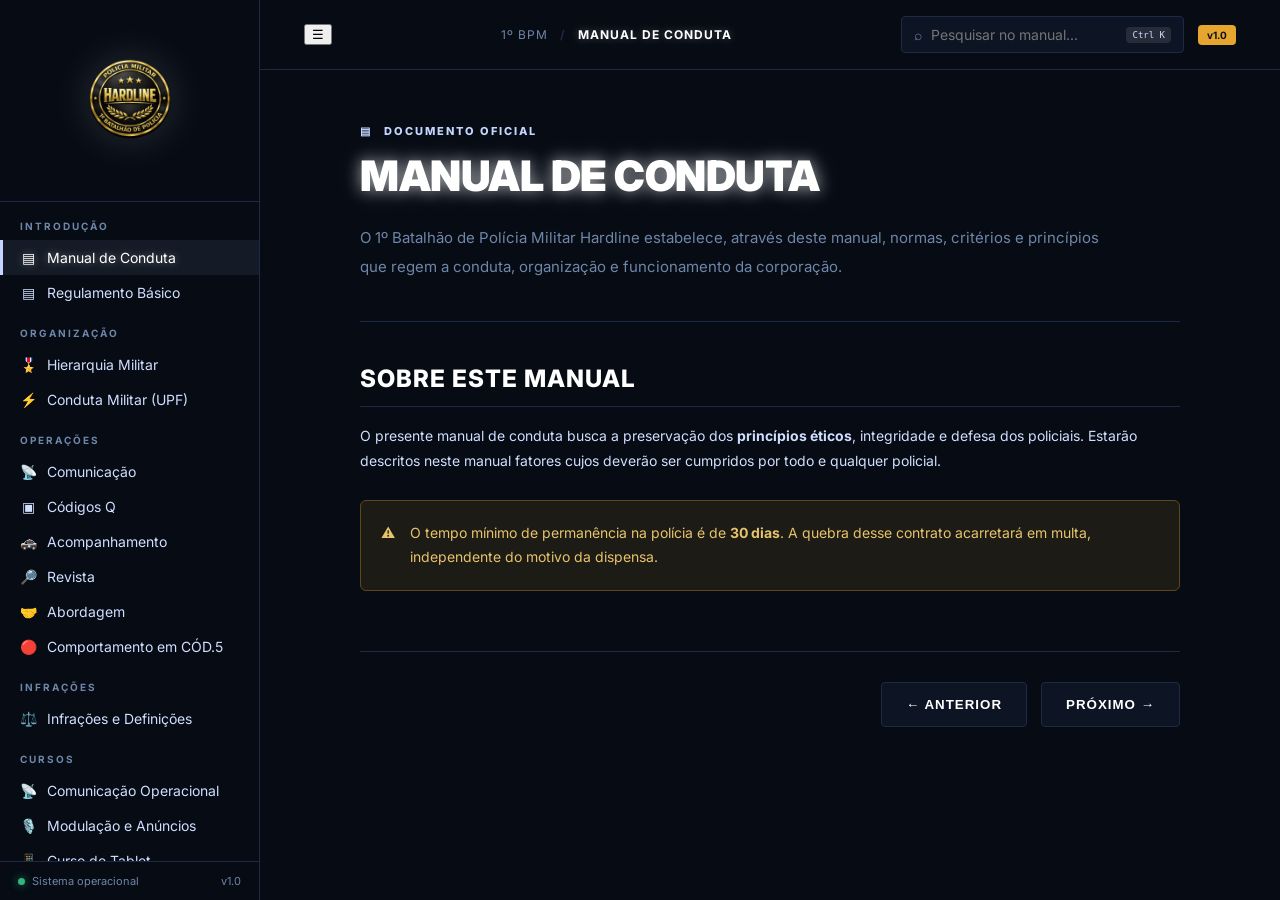
==== commit 7df689ed: "update UI pages" ====
--- a/index.html
+++ b/index.html
@@ -1,48 +1,48 @@
-<!doctype html>
-<html lang="pt-BR">
-<head>
-  <meta charset="UTF-8">
-  <meta name="viewport" content="width=device-width, initial-scale=1.0">
-  <meta name="theme-color" content="#0b0f17">
-  <title>1º BPM HARDLINE — Manual de Conduta</title>
-  <link rel="preconnect" href="https://fonts.googleapis.com">
-  <link rel="preconnect" href="https://fonts.gstatic.com" crossorigin>
-  <link href="https://fonts.googleapis.com/css2?family=Inter:wght@400;500;700;900&display=swap" rel="stylesheet">
-  <link rel="icon" href="assets/logo.png" type="image/png">
-  <link rel="stylesheet" href="css/style.css">
-</head>
-<body>
-  <div class="app-shell">
-    <aside class="sidebar" id="sidebar">
-      <div class="brand">
-        <img src="assets/logo.png" alt="1º BPM HARDLINE">
-        <div class="brand-copy">
-          <strong>1º BPM</strong>
-          <span>HARDLINE</span>
-        </div>
-      </div>
-      <nav class="nav" id="nav"></nav>
-      <div class="sidebar-footer">
-        <span class="status-dot"></span>
-        <span>Sistema operacional</span>
-        <span class="footer-version">v1.0</span>
-      </div>
-    </aside>
-
-    <main class="main">
-      <header class="topbar">
-        <button class="mobile-menu" id="mobileMenu" aria-label="Abrir menu">☰</button>
-        <div class="breadcrumbs"><span>1º BPM</span><b>/</b><strong id="crumb">Manual de Conduta</strong></div>
-        <div class="top-actions">
-          <label class="search"><span>⌕</span><input id="searchInput" type="search" placeholder="Pesquisar no manual..." autocomplete="off"><kbd>Ctrl K</kbd></label>
-          <span class="version">v1.0</span>
-        </div>
-      </header>
-
-      <section class="content" id="content"></section>
-    </main>
-  </div>
-  <div class="search-modal hidden" id="searchModal"><div class="search-panel"><div class="search-head"><strong>Pesquisar no Manual</strong><button id="closeSearch">Esc</button></div><input id="modalSearch" placeholder="Digite um termo, código ou assunto..."><div id="results"></div></div></div>
-  <script src="js/app.js"></script>
-</body>
-</html>
+<!doctype html>
+<html lang="pt-BR">
+<head>
+  <meta charset="UTF-8">
+  <meta name="viewport" content="width=device-width, initial-scale=1.0">
+  <meta name="theme-color" content="#0b0f17">
+  <title>1º BPM HARDLINE — Manual de Conduta</title>
+  <link rel="preconnect" href="https://fonts.googleapis.com">
+  <link rel="preconnect" href="https://fonts.gstatic.com" crossorigin>
+  <link href="https://fonts.googleapis.com/css2?family=Inter:wght@400;500;700;900&display=swap" rel="stylesheet">
+  <link rel="icon" href="assets/logo.png" type="image/png">
+  <link rel="stylesheet" href="css/style.css">
+</head>
+<body>
+  <div class="app-shell">
+    <aside class="sidebar" id="sidebar">
+      <div class="brand">
+        <img src="assets/logo.png" alt="1º BPM HARDLINE">
+        <div class="brand-copy">
+          <strong>1º BPM</strong>
+          <span>HARDLINE</span>
+        </div>
+      </div>
+      <nav class="nav" id="nav"></nav>
+      <div class="sidebar-footer">
+        <span class="status-dot"></span>
+        <span>Sistema operacional</span>
+        <span class="footer-version">v1.0</span>
+      </div>
+    </aside>
+
+    <main class="main">
+      <header class="topbar">
+        <button class="mobile-menu" id="mobileMenu" aria-label="Abrir menu">☰</button>
+        <div class="breadcrumbs"><span>1º BPM</span><b>/</b><strong id="crumb">Manual de Conduta</strong></div>
+        <div class="top-actions">
+          <label class="search"><span>⌕</span><input id="searchInput" type="search" placeholder="Pesquisar no manual..." autocomplete="off"><kbd>Ctrl K</kbd></label>
+          <span class="version">v1.0</span>
+        </div>
+      </header>
+
+      <section class="content" id="content"></section>
+    </main>
+  </div>
+  <div class="search-modal hidden" id="searchModal"><div class="search-panel"><div class="search-head"><strong>Pesquisar no Manual</strong><button id="closeSearch">Esc</button></div><input id="modalSearch" placeholder="Digite um termo, código ou assunto..."><div id="results"></div></div></div>
+  <script src="js/app.js"></script>
+</body>
+</html>
--- a/css/style.css
+++ b/css/style.css
@@ -1,679 +1,679 @@
-:root {
-  --bg: #060b14;
-  --panel: #0d1424;
-  --panel2: #121c2e;
-  --line: #1e2a45;
-  --blue: #2a5598;
-  --blue2: #4882e3;
-  --blue3: #c3d6ff;
-  --text: #d0dfff;
-  --muted: #6e86a8;
-  --gold: #e5a52e;
-  --warn: #211d16;
-  --info: #0d1a2b;
-  --danger: #d84a5c;
-  --green: #31b77b;
-  --glow-white: 0 0 15px rgba(255, 255, 255, 0.6), 0 0 30px rgba(255, 255, 255, 0.2);
-  --btn-light: #c0d6fc;
-  --btn-text: #08101d;
-}
-* {
-  box-sizing: border-box;
-}
-html {
-  scroll-behavior: smooth;
-}
-body {
-  margin: 0;
-  background: var(--bg);
-  color: var(--text);
-  font-family: 'Inter', Segoe UI, Roboto, Arial, sans-serif;
-  font-size: 14px;
-}
-.app-shell {
-  min-height: 100vh;
-  display: flex;
-}
-.sidebar {
-  position: fixed;
-  z-index: 20;
-  left: 0;
-  top: 0;
-  bottom: 0;
-  width: 260px;
-  background: var(--bg);
-  border-right: 1px solid var(--line);
-  display: flex;
-  flex-direction: column;
-}
-.brand {
-  height: 202px;
-  border-bottom: 1px solid var(--line);
-  display: flex;
-  align-items: center;
-  justify-content: center;
-  position: relative;
-}
-.brand img {
-  width: 112px;
-  height: 112px;
-  filter: drop-shadow(0 0 20px rgba(255, 255, 255, 0.15));
-}
-.brand-copy {
-  display: none;
-}
-.nav {
-  padding: 18px 0;
-  overflow: auto;
-  flex: 1;
-}
-.nav-group {
-  margin-bottom: 17px;
-}
-.nav-title {
-  padding: 0 20px 8px;
-  color: var(--muted);
-  font-size: 10px;
-  letter-spacing: 2px;
-  font-weight: 700;
-}
-.nav-item {
-  position: relative;
-  display: flex;
-  align-items: center;
-  gap: 10px;
-  padding: 9px 20px;
-  color: var(--text);
-  text-decoration: none;
-  cursor: pointer;
-  transition: 0.2s;
-}
-.nav-item:hover {
-  background: rgba(255, 255, 255, 0.05);
-}
-.nav-item.active {
-  color: #fff;
-  background: rgba(195, 214, 255, 0.08);
-  box-shadow: inset 3px 0 0 var(--blue3);
-  text-shadow: 0 0 8px rgba(255,255,255,0.4);
-}
-.nav-icon {
-  width: 17px;
-  text-align: center;
-  font-size: 14px;
-}
-.sidebar-footer {
-  border-top: 1px solid var(--line);
-  padding: 12px 18px;
-  color: var(--muted);
-  font-size: 11px;
-  display: flex;
-  align-items: center;
-  gap: 7px;
-}
-.status-dot {
-  width: 7px;
-  height: 7px;
-  border-radius: 50%;
-  background: var(--green);
-  box-shadow: 0 0 8px rgba(49, 183, 123, 0.7);
-}
-.footer-version {
-  margin-left: auto;
-  color: var(--muted);
-}
-.main {
-  margin-left: 260px;
-  width: calc(100% - 260px);
-  min-height: 100vh;
-}
-.topbar {
-  height: 70px;
-  border-bottom: 1px solid var(--line);
-  display: flex;
-  align-items: center;
-  padding: 0 44px;
-  justify-content: space-between;
-  background: var(--bg);
-  position: sticky;
-  top: 0;
-  z-index: 15;
-}
-.breadcrumbs {
-  display: flex;
-  align-items: center;
-  gap: 12px;
-  font-size: 12px;
-  text-transform: uppercase;
-  letter-spacing: 1px;
-}
-.breadcrumbs span {
-  color: var(--muted);
-}
-.breadcrumbs b {
-  color: var(--line);
-}
-.breadcrumbs strong {
-  color: #fff;
-  text-shadow: 0 0 8px rgba(255,255,255,0.3);
-}
-.top-actions {
-  display: flex;
-  align-items: center;
-  gap: 14px;
-}
-.search {
-  display: flex;
-  align-items: center;
-  gap: 7px;
-  color: var(--muted);
-  border: 1px solid var(--line);
-  padding: 8px 12px;
-  border-radius: 4px;
-  background: var(--panel);
-  transition: 0.2s;
-}
-.search:focus-within {
-  border-color: var(--blue3);
-  box-shadow: 0 0 10px rgba(195, 214, 255, 0.2);
-}
-.search input {
-  background: transparent;
-  border: 0;
-  outline: 0;
-  color: var(--text);
-  width: 190px;
-  font: inherit;
-}
-.search kbd {
-  font-size: 9px;
-  color: var(--text);
-  background: rgba(255,255,255,0.1);
-  border-radius: 4px;
-  padding: 3px 6px;
-}
-.version {
-  color: var(--btn-text);
-  background: var(--gold);
-  border-radius: 4px;
-  padding: 4px 9px;
-  font-size: 10px;
-  font-weight: 700;
-}
-.content {
-  max-width: 900px;
-  margin: 0 auto;
-  padding: 54px 40px 70px;
-}
-.eyebrow {
-  color: var(--blue3);
-  font-size: 11px;
-  letter-spacing: 2px;
-  font-weight: 800;
-  text-transform: uppercase;
-  display: flex;
-  align-items: center;
-  gap: 9px;
-}
-h1 {
-  font-size: 42px;
-  font-weight: 900;
-  color: #fff;
-  text-transform: uppercase;
-  text-shadow: var(--glow-white);
-  line-height: 1.15;
-  margin: 14px 0 24px;
-  letter-spacing: -0.5px;
-}
-h2 {
-  font-size: 24px;
-  font-weight: 800;
-  color: #fff;
-  text-transform: uppercase;
-  margin: 42px 0 16px;
-  padding-bottom: 13px;
-  border-bottom: 1px solid var(--line);
-  letter-spacing: 1px;
-}
-h3 {
-  font-size: 16px;
-  font-weight: 700;
-  color: #fff;
-  margin: 28px 0 10px;
-}
-p {
-  color: var(--text);
-  line-height: 1.8;
-  margin: 0 0 17px;
-}
-.lead {
-  font-size: 15px;
-  color: var(--muted);
-  line-height: 1.9;
-  max-width: 750px;
-}
-.rule {
-  height: 1px;
-  background: var(--line);
-  margin: 40px 0;
-}
-.cards {
-  display: grid;
-  grid-template-columns: repeat(3, 1fr);
-  gap: 16px;
-  margin: 24px 0;
-}
-.card {
-  background: var(--panel);
-  border: 1px solid var(--line);
-  border-radius: 6px;
-  padding: 22px;
-  transition: 0.2s;
-  background-image: radial-gradient(rgba(255,255,255,0.03) 1px, transparent 0);
-  background-size: 12px 12px;
-}
-.card:hover {
-  border-color: var(--blue3);
-  box-shadow: 0 0 15px rgba(195, 214, 255, 0.1);
-}
-.card .card-icon {
-  font-size: 24px;
-  margin-bottom: 15px;
-}
-.card strong {
-  display: block;
-  color: #fff;
-  font-weight: 800;
-  text-transform: uppercase;
-  letter-spacing: 1px;
-  margin-bottom: 8px;
-}
-.card span {
-  color: var(--muted);
-  font-size: 13px;
-  line-height: 1.6;
-}
-
-.pager {
-  display: flex;
-  justify-content: flex-end;
-  gap: 14px;
-  border-top: 1px solid var(--line);
-  margin-top: 60px;
-  padding-top: 30px;
-}
-.pager button {
-  background: var(--panel);
-  color: #fff;
-  border: 1px solid var(--line);
-  padding: 14px 24px;
-  border-radius: 4px;
-  cursor: pointer;
-  font-weight: 700;
-  letter-spacing: 1px;
-  text-transform: uppercase;
-  transition: 0.2s;
-}
-.pager button:hover {
-  background: var(--btn-light);
-  color: var(--btn-text);
-  border-color: var(--btn-light);
-  box-shadow: 0 0 20px rgba(192, 214, 252, 0.4);
-}
-
-.stat-grid {
-  display: grid;
-  grid-template-columns: repeat(4, 1fr);
-  gap: 12px;
-  margin: 24px 0;
-}
-.stat {
-  background: var(--panel);
-  border: 1px solid var(--line);
-  padding: 20px;
-  border-radius: 6px;
-}
-.stat b {
-  display: block;
-  color: #fff;
-  font-size: 28px;
-  font-weight: 900;
-  margin-bottom: 6px;
-  text-shadow: 0 0 10px rgba(255,255,255,0.3);
-}
-.stat span {
-  color: var(--muted);
-  font-size: 11px;
-  font-weight: 700;
-  text-transform: uppercase;
-  letter-spacing: 1px;
-}
-.table-wrap {
-  overflow: auto;
-  border: 1px solid var(--line);
-  border-radius: 6px;
-  margin: 20px 0;
-  background: var(--panel);
-}
-table {
-  width: 100%;
-  border-collapse: collapse;
-  min-width: 600px;
-}
-th {
-  background: rgba(255,255,255,0.03);
-  color: #fff;
-  font-size: 11px;
-  text-transform: uppercase;
-  letter-spacing: 1px;
-  text-align: left;
-}
-th, td {
-  padding: 16px;
-  border-bottom: 1px solid var(--line);
-}
-tr:last-child td {
-  border-bottom: 0;
-}
-.badge {
-  display: inline-flex;
-  padding: 4px 8px;
-  border-radius: 4px;
-  font-size: 10px;
-  font-weight: 800;
-  text-transform: uppercase;
-  border: 1px solid;
-}
-.badge.blue {
-  color: var(--blue3);
-  background: rgba(195, 214, 255, 0.1);
-  border-color: rgba(195, 214, 255, 0.3);
-}
-.badge.green {
-  color: var(--green);
-  background: rgba(49, 183, 123, 0.1);
-  border-color: rgba(49, 183, 123, 0.3);
-}
-.badge.red {
-  color: #ff8a9a;
-  background: rgba(216, 74, 92, 0.1);
-  border-color: rgba(216, 74, 92, 0.3);
-}
-
-.q-grid {
-  display: grid;
-  grid-template-columns: repeat(2, 1fr);
-  gap: 12px;
-}
-.q {
-  display: flex;
-  gap: 14px;
-  padding: 16px;
-  border: 1px solid var(--line);
-  background: var(--panel);
-  border-radius: 6px;
-}
-.q b {
-  color: #fff;
-  font-weight: 800;
-  min-width: 42px;
-}
-.q span {
-  color: var(--muted);
-}
-
-.callout {
-  display: flex;
-  gap: 15px;
-  border: 1px solid var(--blue);
-  background: rgba(42, 85, 152, 0.1);
-  border-radius: 6px;
-  padding: 20px;
-  margin: 26px 0;
-  color: var(--text);
-  line-height: 1.75;
-}
-.callout .ico {
-  font-size: 17px;
-  color: var(--blue3);
-}
-.callout.warn {
-  border-color: #60471b;
-  background: rgba(229, 165, 46, 0.1);
-  color: #e7c36b;
-}
-.callout.warn .ico {
-  color: #ffd33d;
-}
-.callout.success {
-  border-color: #23553f;
-  background: rgba(49, 183, 123, 0.1);
-  color: #9ce1bf;
-}
-.callout.danger {
-  border-color: #7a202d;
-  background: rgba(216, 74, 92, 0.1);
-  color: #ff8a9a;
-}
-.steps {
-  counter-reset: step;
-}
-.step {
-  display: grid;
-  grid-template-columns: 40px 1fr;
-  gap: 16px;
-  margin: 24px 0;
-}
-.step:before {
-  counter-increment: step;
-  content: counter(step);
-  width: 32px;
-  height: 32px;
-  display: grid;
-  place-items: center;
-  border: 1px solid rgba(255,255,255,0.2);
-  color: #fff;
-  border-radius: 50%;
-  background: var(--panel);
-  font-weight: 800;
-  font-size: 13px;
-}
-.step p {
-  margin-top: 4px;
-}
-
-.search-modal {
-  position: fixed;
-  inset: 0;
-  background: rgba(6, 11, 20, 0.85);
-  backdrop-filter: blur(5px);
-  z-index: 100;
-  display: grid;
-  place-items: start center;
-  padding-top: 100px;
-}
-.hidden {
-  display: none;
-}
-.search-panel {
-  width: min(650px, calc(100% - 30px));
-  background: var(--bg);
-  border: 1px solid var(--line);
-  border-radius: 6px;
-  box-shadow: 0 0 50px rgba(0, 0, 0, 0.5);
-  padding: 20px;
-}
-.search-head {
-  display: flex;
-  justify-content: space-between;
-  align-items: center;
-  margin-bottom: 16px;
-}
-.search-head strong {
-  color: #fff;
-  font-weight: 800;
-  text-transform: uppercase;
-}
-.search-head button {
-  border: 1px solid var(--line);
-  background: var(--panel);
-  color: var(--muted);
-  border-radius: 4px;
-  padding: 4px 8px;
-  cursor: pointer;
-}
-.search-head button:hover {
-  background: rgba(255,255,255,0.1);
-}
-.search-panel > input {
-  width: 100%;
-  background: var(--panel);
-  border: 1px solid var(--line);
-  color: white;
-  border-radius: 4px;
-  padding: 16px;
-  outline: 0;
-  font-size: 16px;
-}
-.search-panel > input:focus {
-  border-color: var(--blue3);
-}
-#results {
-  margin-top: 10px;
-  max-height: 400px;
-  overflow-y: auto;
-}
-.result {
-  padding: 16px;
-  border-bottom: 1px solid var(--line);
-  cursor: pointer;
-  transition: 0.2s;
-}
-.result:hover {
-  background: var(--panel);
-}
-.result b {
-  color: #fff;
-  font-weight: 700;
-  font-size: 15px;
-}
-.result span {
-  display: block;
-  color: var(--muted);
-  font-size: 13px;
-  margin-top: 6px;
-}
-.no-results {
-  padding: 30px 16px;
-  color: var(--muted);
-  text-align: center;
-}
-
-@media (max-width: 900px) {
-  .sidebar {
-    transform: translateX(-100%);
-    transition: 0.2s;
-    box-shadow: 20px 0 50px rgba(0, 0, 0, 0.4);
-  }
-  .sidebar.open {
-    transform: translateX(0);
-  }
-  .main {
-    margin-left: 0;
-    width: 100%;
-  }
-  .mobile-menu {
-    display: block;
-    background: none;
-    border: 0;
-    color: #fff;
-    font-size: 20px;
-    cursor: pointer;
-  }
-  .topbar {
-    padding: 0 20px;
-  }
-  .top-actions .search {
-    display: none;
-  }
-  .content {
-    padding: 42px 22px 60px;
-  }
-  .cards, .stat-grid, .q-grid {
-    grid-template-columns: 1fr;
-  }
-  h1 {
-    font-size: 32px;
-  }
-}
-
-/* Old Manual Custom Styles Extracted */
-.rule-list { list-style: none; margin: 16px 0 24px; padding: 0; }
-.rule-list li { display: flex; gap: 12px; align-items: flex-start; padding: 10px 0; border-bottom: 1px solid var(--line); font-size: 14px; }
-.rule-list li:last-child { border-bottom: none; }
-.rule-num { font-size: 10px; font-weight: 800; color: var(--gold); background: rgba(229, 165, 46, 0.1); border: 1px solid rgba(229, 165, 46, 0.2); border-radius: 4px; padding: 2px 7px; flex-shrink: 0; margin-top: 2px; }
-.rank-group { margin-bottom: 24px; border: 1px solid var(--line); border-radius: 6px; overflow: hidden; background: var(--panel); }
-.rank-group-header { padding: 12px 20px; font-size: 11px; font-weight: 800; letter-spacing: 1px; text-transform: uppercase; border-bottom: 1px solid var(--line); }
-.rank-group-header.superior { background: rgba(216, 74, 92, 0.15); color: #ff8a9a; }
-.rank-group-header.intermediario { background: rgba(229, 165, 46, 0.12); color: var(--gold); }
-.rank-group-header.subalterno { background: rgba(195, 214, 255, 0.1); color: var(--blue3); }
-.rank-group-header.graduado { background: rgba(49, 183, 123, 0.1); color: var(--green); }
-.rank-group-header.pracas { background: rgba(160, 140, 255, 0.1); color: #b8a8ff; }
-.rank-row { display: flex; align-items: center; padding: 14px 20px; gap: 16px; border-bottom: 1px solid var(--line); transition: background 0.15s; }
-.rank-row:last-child { border-bottom: none; }
-.rank-row:hover { background: rgba(255,255,255,0.02); }
-.rank-badge { font-size: 11px; font-weight: 800; background: rgba(255,255,255,0.05); border: 1px solid var(--line); border-radius: 4px; padding: 4px 10px; color: #fff; min-width: 32px; text-align: center; }
-.rank-name { font-size: 14px; color: var(--text); font-weight: 600; }
-.upf-row { display: grid; grid-template-columns: 1fr 1fr; gap: 4px; margin-bottom: 4px; }
-.upf-cell { padding: 12px 16px; font-size: 13px; font-weight: 600; border-radius: 4px; text-align: center; }
-.upf-cell.left { background: rgba(216, 74, 92, 0.15); color: #ff8a9a; }
-.upf-cell.right { background: rgba(216, 74, 92, 0.15); color: #ff8a9a; }
-.upf-cell.l-orange { background: rgba(229, 165, 46, 0.15); color: #ffd33d; }
-.upf-cell.r-orange { background: rgba(229, 165, 46, 0.15); color: #ffd33d; }
-.upf-cell.l-yellow { background: rgba(229, 200, 46, 0.12); color: #ffe866; }
-.upf-cell.r-yellow { background: rgba(229, 200, 46, 0.12); color: #ffe866; }
-.upf-cell.l-blue { background: rgba(195, 214, 255, 0.12); color: var(--blue3); }
-.upf-cell.r-blue { background: rgba(195, 214, 255, 0.12); color: var(--blue3); }
-.upf-cell.l-green { background: rgba(49, 183, 123, 0.12); color: var(--green); }
-.upf-cell.r-green { background: rgba(49, 183, 123, 0.12); color: var(--green); }
-.upf-cell.l-teal { background: rgba(49, 183, 160, 0.12); color: #60d4c0; }
-.upf-cell.r-teal { background: rgba(49, 183, 160, 0.12); color: #60d4c0; }
-.q-table { width: 100%; border-collapse: collapse; margin: 20px 0; font-size: 13px; background: var(--panel); border: 1px solid var(--line); border-radius: 6px; overflow: hidden;}
-.q-table th { background: rgba(255,255,255,0.03); color: #fff; font-size: 11px; letter-spacing: 1px; text-transform: uppercase; padding: 14px; text-align: left; border-bottom: 1px solid var(--line); }
-.q-table td { padding: 14px; border-bottom: 1px solid var(--line); vertical-align: top; }
-.q-table tr:last-child td { border-bottom: none; }
-.q-code { color: var(--blue3); font-weight: 800; font-size: 13px; }
-.q-meaning { color: #fff; font-weight: 600; }
-.q-example { color: var(--muted); font-size: 12px; margin-top: 4px; font-style: italic; }
-.level-grid { display: grid; grid-template-columns: repeat(3, 1fr); gap: 12px; margin: 20px 0; }
-.level-card { border-radius: 6px; padding: 20px; text-align: center; border: 1px solid; background: var(--panel); }
-.level-card.low { border-color: rgba(49, 183, 123, 0.3); }
-.level-card.med { border-color: rgba(229, 165, 46, 0.3); }
-.level-card.high { border-color: rgba(216, 74, 92, 0.3); }
-.level-card .num { font-size: 32px; font-weight: 900; line-height: 1; margin-bottom: 8px; }
-.level-card.low .num { color: var(--green); text-shadow: 0 0 10px rgba(49, 183, 123, 0.3); }
-.level-card.med .num { color: var(--gold); text-shadow: 0 0 10px rgba(229, 165, 46, 0.3); }
-.level-card.high .num { color: #ff8a9a; text-shadow: 0 0 10px rgba(216, 74, 92, 0.3); }
-.level-card .level-title { font-weight: 700; font-size: 14px; margin-bottom: 6px; color: #fff; text-transform: uppercase; }
-.level-card .level-desc { font-size: 13px; color: var(--muted); line-height: 1.5; }
-.pursuit-table { margin: 20px 0; }
-.pursuit-row { display: flex; align-items: center; gap: 16px; padding: 14px 16px; border-radius: 6px; margin-bottom: 6px; font-size: 13.5px; border: 1px solid var(--line); background: var(--panel); }
-.pursuit-row .code-badge { font-size: 13px; font-weight: 800; width: 32px; text-align: center; flex-shrink: 0; }
-.pursuit-row.p0 { border-color: rgba(110,115,130,0.3); color: #9da5b8; }
-.pursuit-row.p1 { border-color: rgba(195, 214, 255, 0.3); color: var(--blue3); }
-.pursuit-row.p2 { border-color: rgba(229, 200, 46, 0.3); color: #ffe866; }
-.pursuit-row.p3 { border-color: rgba(229, 165, 46, 0.3); color: var(--gold); }
-.pursuit-row.p4 { border-color: rgba(49, 183, 123, 0.3); color: var(--green); }
-.pursuit-row.p5 { border-color: rgba(216, 74, 92, 0.3); color: #ff8a9a; }
-.pursuit-row.p6 { border-color: rgba(160,100,255,0.3); color: #c8a0ff; }
-.vehicle-cards { display: grid; gap: 12px; margin: 20px 0; }
-.vehicle-card { border: 1px solid var(--line); border-radius: 6px; padding: 18px 20px; display: flex; gap: 16px; align-items: flex-start; background: var(--panel); }
-.vehicle-card .v-label { font-size: 11px; font-weight: 800; letter-spacing: 1px; padding: 4px 10px; border-radius: 4px; flex-shrink: 0; margin-top: 2px; }
-.vehicle-card.primary .v-label { background: rgba(216, 74, 92, 0.15); color: #ff8a9a; }
-.vehicle-card.secondary .v-label { background: rgba(229, 165, 46, 0.12); color: var(--gold); }
-.vehicle-card.tertiary .v-label { background: rgba(195, 214, 255, 0.1); color: var(--blue3); }
-.vehicle-card .v-body { font-size: 13.5px; line-height: 1.6; color: var(--text); }
-.def-list { margin: 16px 0; }
-.def-item { border-left: 3px solid var(--blue3); padding: 14px 18px; margin-bottom: 12px; background: rgba(195, 214, 255, 0.05); border-radius: 0 6px 6px 0; }
-.def-term { font-size: 13px; color: #fff; font-weight: 800; letter-spacing: 1px; margin-bottom: 6px; text-transform: uppercase; }
-.def-desc { font-size: 13.5px; color: var(--text); }
+:root {
+  --bg: #060b14;
+  --panel: #0d1424;
+  --panel2: #121c2e;
+  --line: #1e2a45;
+  --blue: #2a5598;
+  --blue2: #4882e3;
+  --blue3: #c3d6ff;
+  --text: #d0dfff;
+  --muted: #6e86a8;
+  --gold: #e5a52e;
+  --warn: #211d16;
+  --info: #0d1a2b;
+  --danger: #d84a5c;
+  --green: #31b77b;
+  --glow-white: 0 0 15px rgba(255, 255, 255, 0.6), 0 0 30px rgba(255, 255, 255, 0.2);
+  --btn-light: #c0d6fc;
+  --btn-text: #08101d;
+}
+* {
+  box-sizing: border-box;
+}
+html {
+  scroll-behavior: smooth;
+}
+body {
+  margin: 0;
+  background: var(--bg);
+  color: var(--text);
+  font-family: 'Inter', Segoe UI, Roboto, Arial, sans-serif;
+  font-size: 14px;
+}
+.app-shell {
+  min-height: 100vh;
+  display: flex;
+}
+.sidebar {
+  position: fixed;
+  z-index: 20;
+  left: 0;
+  top: 0;
+  bottom: 0;
+  width: 260px;
+  background: var(--bg);
+  border-right: 1px solid var(--line);
+  display: flex;
+  flex-direction: column;
+}
+.brand {
+  height: 202px;
+  border-bottom: 1px solid var(--line);
+  display: flex;
+  align-items: center;
+  justify-content: center;
+  position: relative;
+}
+.brand img {
+  width: 112px;
+  height: 112px;
+  filter: drop-shadow(0 0 20px rgba(255, 255, 255, 0.15));
+}
+.brand-copy {
+  display: none;
+}
+.nav {
+  padding: 18px 0;
+  overflow: auto;
+  flex: 1;
+}
+.nav-group {
+  margin-bottom: 17px;
+}
+.nav-title {
+  padding: 0 20px 8px;
+  color: var(--muted);
+  font-size: 10px;
+  letter-spacing: 2px;
+  font-weight: 700;
+}
+.nav-item {
+  position: relative;
+  display: flex;
+  align-items: center;
+  gap: 10px;
+  padding: 9px 20px;
+  color: var(--text);
+  text-decoration: none;
+  cursor: pointer;
+  transition: 0.2s;
+}
+.nav-item:hover {
+  background: rgba(255, 255, 255, 0.05);
+}
+.nav-item.active {
+  color: #fff;
+  background: rgba(195, 214, 255, 0.08);
+  box-shadow: inset 3px 0 0 var(--blue3);
+  text-shadow: 0 0 8px rgba(255,255,255,0.4);
+}
+.nav-icon {
+  width: 17px;
+  text-align: center;
+  font-size: 14px;
+}
+.sidebar-footer {
+  border-top: 1px solid var(--line);
+  padding: 12px 18px;
+  color: var(--muted);
+  font-size: 11px;
+  display: flex;
+  align-items: center;
+  gap: 7px;
+}
+.status-dot {
+  width: 7px;
+  height: 7px;
+  border-radius: 50%;
+  background: var(--green);
+  box-shadow: 0 0 8px rgba(49, 183, 123, 0.7);
+}
+.footer-version {
+  margin-left: auto;
+  color: var(--muted);
+}
+.main {
+  margin-left: 260px;
+  width: calc(100% - 260px);
+  min-height: 100vh;
+}
+.topbar {
+  height: 70px;
+  border-bottom: 1px solid var(--line);
+  display: flex;
+  align-items: center;
+  padding: 0 44px;
+  justify-content: space-between;
+  background: var(--bg);
+  position: sticky;
+  top: 0;
+  z-index: 15;
+}
+.breadcrumbs {
+  display: flex;
+  align-items: center;
+  gap: 12px;
+  font-size: 12px;
+  text-transform: uppercase;
+  letter-spacing: 1px;
+}
+.breadcrumbs span {
+  color: var(--muted);
+}
+.breadcrumbs b {
+  color: var(--line);
+}
+.breadcrumbs strong {
+  color: #fff;
+  text-shadow: 0 0 8px rgba(255,255,255,0.3);
+}
+.top-actions {
+  display: flex;
+  align-items: center;
+  gap: 14px;
+}
+.search {
+  display: flex;
+  align-items: center;
+  gap: 7px;
+  color: var(--muted);
+  border: 1px solid var(--line);
+  padding: 8px 12px;
+  border-radius: 4px;
+  background: var(--panel);
+  transition: 0.2s;
+}
+.search:focus-within {
+  border-color: var(--blue3);
+  box-shadow: 0 0 10px rgba(195, 214, 255, 0.2);
+}
+.search input {
+  background: transparent;
+  border: 0;
+  outline: 0;
+  color: var(--text);
+  width: 190px;
+  font: inherit;
+}
+.search kbd {
+  font-size: 9px;
+  color: var(--text);
+  background: rgba(255,255,255,0.1);
+  border-radius: 4px;
+  padding: 3px 6px;
+}
+.version {
+  color: var(--btn-text);
+  background: var(--gold);
+  border-radius: 4px;
+  padding: 4px 9px;
+  font-size: 10px;
+  font-weight: 700;
+}
+.content {
+  max-width: 900px;
+  margin: 0 auto;
+  padding: 54px 40px 70px;
+}
+.eyebrow {
+  color: var(--blue3);
+  font-size: 11px;
+  letter-spacing: 2px;
+  font-weight: 800;
+  text-transform: uppercase;
+  display: flex;
+  align-items: center;
+  gap: 9px;
+}
+h1 {
+  font-size: 42px;
+  font-weight: 900;
+  color: #fff;
+  text-transform: uppercase;
+  text-shadow: var(--glow-white);
+  line-height: 1.15;
+  margin: 14px 0 24px;
+  letter-spacing: -0.5px;
+}
+h2 {
+  font-size: 24px;
+  font-weight: 800;
+  color: #fff;
+  text-transform: uppercase;
+  margin: 42px 0 16px;
+  padding-bottom: 13px;
+  border-bottom: 1px solid var(--line);
+  letter-spacing: 1px;
+}
+h3 {
+  font-size: 16px;
+  font-weight: 700;
+  color: #fff;
+  margin: 28px 0 10px;
+}
+p {
+  color: var(--text);
+  line-height: 1.8;
+  margin: 0 0 17px;
+}
+.lead {
+  font-size: 15px;
+  color: var(--muted);
+  line-height: 1.9;
+  max-width: 750px;
+}
+.rule {
+  height: 1px;
+  background: var(--line);
+  margin: 40px 0;
+}
+.cards {
+  display: grid;
+  grid-template-columns: repeat(3, 1fr);
+  gap: 16px;
+  margin: 24px 0;
+}
+.card {
+  background: var(--panel);
+  border: 1px solid var(--line);
+  border-radius: 6px;
+  padding: 22px;
+  transition: 0.2s;
+  background-image: radial-gradient(rgba(255,255,255,0.03) 1px, transparent 0);
+  background-size: 12px 12px;
+}
+.card:hover {
+  border-color: var(--blue3);
+  box-shadow: 0 0 15px rgba(195, 214, 255, 0.1);
+}
+.card .card-icon {
+  font-size: 24px;
+  margin-bottom: 15px;
+}
+.card strong {
+  display: block;
+  color: #fff;
+  font-weight: 800;
+  text-transform: uppercase;
+  letter-spacing: 1px;
+  margin-bottom: 8px;
+}
+.card span {
+  color: var(--muted);
+  font-size: 13px;
+  line-height: 1.6;
+}
+
+.pager {
+  display: flex;
+  justify-content: flex-end;
+  gap: 14px;
+  border-top: 1px solid var(--line);
+  margin-top: 60px;
+  padding-top: 30px;
+}
+.pager button {
+  background: var(--panel);
+  color: #fff;
+  border: 1px solid var(--line);
+  padding: 14px 24px;
+  border-radius: 4px;
+  cursor: pointer;
+  font-weight: 700;
+  letter-spacing: 1px;
+  text-transform: uppercase;
+  transition: 0.2s;
+}
+.pager button:hover {
+  background: var(--btn-light);
+  color: var(--btn-text);
+  border-color: var(--btn-light);
+  box-shadow: 0 0 20px rgba(192, 214, 252, 0.4);
+}
+
+.stat-grid {
+  display: grid;
+  grid-template-columns: repeat(4, 1fr);
+  gap: 12px;
+  margin: 24px 0;
+}
+.stat {
+  background: var(--panel);
+  border: 1px solid var(--line);
+  padding: 20px;
+  border-radius: 6px;
+}
+.stat b {
+  display: block;
+  color: #fff;
+  font-size: 28px;
+  font-weight: 900;
+  margin-bottom: 6px;
+  text-shadow: 0 0 10px rgba(255,255,255,0.3);
+}
+.stat span {
+  color: var(--muted);
+  font-size: 11px;
+  font-weight: 700;
+  text-transform: uppercase;
+  letter-spacing: 1px;
+}
+.table-wrap {
+  overflow: auto;
+  border: 1px solid var(--line);
+  border-radius: 6px;
+  margin: 20px 0;
+  background: var(--panel);
+}
+table {
+  width: 100%;
+  border-collapse: collapse;
+  min-width: 600px;
+}
+th {
+  background: rgba(255,255,255,0.03);
+  color: #fff;
+  font-size: 11px;
+  text-transform: uppercase;
+  letter-spacing: 1px;
+  text-align: left;
+}
+th, td {
+  padding: 16px;
+  border-bottom: 1px solid var(--line);
+}
+tr:last-child td {
+  border-bottom: 0;
+}
+.badge {
+  display: inline-flex;
+  padding: 4px 8px;
+  border-radius: 4px;
+  font-size: 10px;
+  font-weight: 800;
+  text-transform: uppercase;
+  border: 1px solid;
+}
+.badge.blue {
+  color: var(--blue3);
+  background: rgba(195, 214, 255, 0.1);
+  border-color: rgba(195, 214, 255, 0.3);
+}
+.badge.green {
+  color: var(--green);
+  background: rgba(49, 183, 123, 0.1);
+  border-color: rgba(49, 183, 123, 0.3);
+}
+.badge.red {
+  color: #ff8a9a;
+  background: rgba(216, 74, 92, 0.1);
+  border-color: rgba(216, 74, 92, 0.3);
+}
+
+.q-grid {
+  display: grid;
+  grid-template-columns: repeat(2, 1fr);
+  gap: 12px;
+}
+.q {
+  display: flex;
+  gap: 14px;
+  padding: 16px;
+  border: 1px solid var(--line);
+  background: var(--panel);
+  border-radius: 6px;
+}
+.q b {
+  color: #fff;
+  font-weight: 800;
+  min-width: 42px;
+}
+.q span {
+  color: var(--muted);
+}
+
+.callout {
+  display: flex;
+  gap: 15px;
+  border: 1px solid var(--blue);
+  background: rgba(42, 85, 152, 0.1);
+  border-radius: 6px;
+  padding: 20px;
+  margin: 26px 0;
+  color: var(--text);
+  line-height: 1.75;
+}
+.callout .ico {
+  font-size: 17px;
+  color: var(--blue3);
+}
+.callout.warn {
+  border-color: #60471b;
+  background: rgba(229, 165, 46, 0.1);
+  color: #e7c36b;
+}
+.callout.warn .ico {
+  color: #ffd33d;
+}
+.callout.success {
+  border-color: #23553f;
+  background: rgba(49, 183, 123, 0.1);
+  color: #9ce1bf;
+}
+.callout.danger {
+  border-color: #7a202d;
+  background: rgba(216, 74, 92, 0.1);
+  color: #ff8a9a;
+}
+.steps {
+  counter-reset: step;
+}
+.step {
+  display: grid;
+  grid-template-columns: 40px 1fr;
+  gap: 16px;
+  margin: 24px 0;
+}
+.step:before {
+  counter-increment: step;
+  content: counter(step);
+  width: 32px;
+  height: 32px;
+  display: grid;
+  place-items: center;
+  border: 1px solid rgba(255,255,255,0.2);
+  color: #fff;
+  border-radius: 50%;
+  background: var(--panel);
+  font-weight: 800;
+  font-size: 13px;
+}
+.step p {
+  margin-top: 4px;
+}
+
+.search-modal {
+  position: fixed;
+  inset: 0;
+  background: rgba(6, 11, 20, 0.85);
+  backdrop-filter: blur(5px);
+  z-index: 100;
+  display: grid;
+  place-items: start center;
+  padding-top: 100px;
+}
+.hidden {
+  display: none;
+}
+.search-panel {
+  width: min(650px, calc(100% - 30px));
+  background: var(--bg);
+  border: 1px solid var(--line);
+  border-radius: 6px;
+  box-shadow: 0 0 50px rgba(0, 0, 0, 0.5);
+  padding: 20px;
+}
+.search-head {
+  display: flex;
+  justify-content: space-between;
+  align-items: center;
+  margin-bottom: 16px;
+}
+.search-head strong {
+  color: #fff;
+  font-weight: 800;
+  text-transform: uppercase;
+}
+.search-head button {
+  border: 1px solid var(--line);
+  background: var(--panel);
+  color: var(--muted);
+  border-radius: 4px;
+  padding: 4px 8px;
+  cursor: pointer;
+}
+.search-head button:hover {
+  background: rgba(255,255,255,0.1);
+}
+.search-panel > input {
+  width: 100%;
+  background: var(--panel);
+  border: 1px solid var(--line);
+  color: white;
+  border-radius: 4px;
+  padding: 16px;
+  outline: 0;
+  font-size: 16px;
+}
+.search-panel > input:focus {
+  border-color: var(--blue3);
+}
+#results {
+  margin-top: 10px;
+  max-height: 400px;
+  overflow-y: auto;
+}
+.result {
+  padding: 16px;
+  border-bottom: 1px solid var(--line);
+  cursor: pointer;
+  transition: 0.2s;
+}
+.result:hover {
+  background: var(--panel);
+}
+.result b {
+  color: #fff;
+  font-weight: 700;
+  font-size: 15px;
+}
+.result span {
+  display: block;
+  color: var(--muted);
+  font-size: 13px;
+  margin-top: 6px;
+}
+.no-results {
+  padding: 30px 16px;
+  color: var(--muted);
+  text-align: center;
+}
+
+@media (max-width: 900px) {
+  .sidebar {
+    transform: translateX(-100%);
+    transition: 0.2s;
+    box-shadow: 20px 0 50px rgba(0, 0, 0, 0.4);
+  }
+  .sidebar.open {
+    transform: translateX(0);
+  }
+  .main {
+    margin-left: 0;
+    width: 100%;
+  }
+  .mobile-menu {
+    display: block;
+    background: none;
+    border: 0;
+    color: #fff;
+    font-size: 20px;
+    cursor: pointer;
+  }
+  .topbar {
+    padding: 0 20px;
+  }
+  .top-actions .search {
+    display: none;
+  }
+  .content {
+    padding: 42px 22px 60px;
+  }
+  .cards, .stat-grid, .q-grid {
+    grid-template-columns: 1fr;
+  }
+  h1 {
+    font-size: 32px;
+  }
+}
+
+/* Old Manual Custom Styles Extracted */
+.rule-list { list-style: none; margin: 16px 0 24px; padding: 0; }
+.rule-list li { display: flex; gap: 12px; align-items: flex-start; padding: 10px 0; border-bottom: 1px solid var(--line); font-size: 14px; }
+.rule-list li:last-child { border-bottom: none; }
+.rule-num { font-size: 10px; font-weight: 800; color: var(--gold); background: rgba(229, 165, 46, 0.1); border: 1px solid rgba(229, 165, 46, 0.2); border-radius: 4px; padding: 2px 7px; flex-shrink: 0; margin-top: 2px; }
+.rank-group { margin-bottom: 24px; border: 1px solid var(--line); border-radius: 6px; overflow: hidden; background: var(--panel); }
+.rank-group-header { padding: 12px 20px; font-size: 11px; font-weight: 800; letter-spacing: 1px; text-transform: uppercase; border-bottom: 1px solid var(--line); }
+.rank-group-header.superior { background: rgba(216, 74, 92, 0.15); color: #ff8a9a; }
+.rank-group-header.intermediario { background: rgba(229, 165, 46, 0.12); color: var(--gold); }
+.rank-group-header.subalterno { background: rgba(195, 214, 255, 0.1); color: var(--blue3); }
+.rank-group-header.graduado { background: rgba(49, 183, 123, 0.1); color: var(--green); }
+.rank-group-header.pracas { background: rgba(160, 140, 255, 0.1); color: #b8a8ff; }
+.rank-row { display: flex; align-items: center; padding: 14px 20px; gap: 16px; border-bottom: 1px solid var(--line); transition: background 0.15s; }
+.rank-row:last-child { border-bottom: none; }
+.rank-row:hover { background: rgba(255,255,255,0.02); }
+.rank-badge { font-size: 11px; font-weight: 800; background: rgba(255,255,255,0.05); border: 1px solid var(--line); border-radius: 4px; padding: 4px 10px; color: #fff; min-width: 32px; text-align: center; }
+.rank-name { font-size: 14px; color: var(--text); font-weight: 600; }
+.upf-row { display: grid; grid-template-columns: 1fr 1fr; gap: 4px; margin-bottom: 4px; }
+.upf-cell { padding: 12px 16px; font-size: 13px; font-weight: 600; border-radius: 4px; text-align: center; }
+.upf-cell.left { background: rgba(216, 74, 92, 0.15); color: #ff8a9a; }
+.upf-cell.right { background: rgba(216, 74, 92, 0.15); color: #ff8a9a; }
+.upf-cell.l-orange { background: rgba(229, 165, 46, 0.15); color: #ffd33d; }
+.upf-cell.r-orange { background: rgba(229, 165, 46, 0.15); color: #ffd33d; }
+.upf-cell.l-yellow { background: rgba(229, 200, 46, 0.12); color: #ffe866; }
+.upf-cell.r-yellow { background: rgba(229, 200, 46, 0.12); color: #ffe866; }
+.upf-cell.l-blue { background: rgba(195, 214, 255, 0.12); color: var(--blue3); }
+.upf-cell.r-blue { background: rgba(195, 214, 255, 0.12); color: var(--blue3); }
+.upf-cell.l-green { background: rgba(49, 183, 123, 0.12); color: var(--green); }
+.upf-cell.r-green { background: rgba(49, 183, 123, 0.12); color: var(--green); }
+.upf-cell.l-teal { background: rgba(49, 183, 160, 0.12); color: #60d4c0; }
+.upf-cell.r-teal { background: rgba(49, 183, 160, 0.12); color: #60d4c0; }
+.q-table { width: 100%; border-collapse: collapse; margin: 20px 0; font-size: 13px; background: var(--panel); border: 1px solid var(--line); border-radius: 6px; overflow: hidden;}
+.q-table th { background: rgba(255,255,255,0.03); color: #fff; font-size: 11px; letter-spacing: 1px; text-transform: uppercase; padding: 14px; text-align: left; border-bottom: 1px solid var(--line); }
+.q-table td { padding: 14px; border-bottom: 1px solid var(--line); vertical-align: top; }
+.q-table tr:last-child td { border-bottom: none; }
+.q-code { color: var(--blue3); font-weight: 800; font-size: 13px; }
+.q-meaning { color: #fff; font-weight: 600; }
+.q-example { color: var(--muted); font-size: 12px; margin-top: 4px; font-style: italic; }
+.level-grid { display: grid; grid-template-columns: repeat(3, 1fr); gap: 12px; margin: 20px 0; }
+.level-card { border-radius: 6px; padding: 20px; text-align: center; border: 1px solid; background: var(--panel); }
+.level-card.low { border-color: rgba(49, 183, 123, 0.3); }
+.level-card.med { border-color: rgba(229, 165, 46, 0.3); }
+.level-card.high { border-color: rgba(216, 74, 92, 0.3); }
+.level-card .num { font-size: 32px; font-weight: 900; line-height: 1; margin-bottom: 8px; }
+.level-card.low .num { color: var(--green); text-shadow: 0 0 10px rgba(49, 183, 123, 0.3); }
+.level-card.med .num { color: var(--gold); text-shadow: 0 0 10px rgba(229, 165, 46, 0.3); }
+.level-card.high .num { color: #ff8a9a; text-shadow: 0 0 10px rgba(216, 74, 92, 0.3); }
+.level-card .level-title { font-weight: 700; font-size: 14px; margin-bottom: 6px; color: #fff; text-transform: uppercase; }
+.level-card .level-desc { font-size: 13px; color: var(--muted); line-height: 1.5; }
+.pursuit-table { margin: 20px 0; }
+.pursuit-row { display: flex; align-items: center; gap: 16px; padding: 14px 16px; border-radius: 6px; margin-bottom: 6px; font-size: 13.5px; border: 1px solid var(--line); background: var(--panel); }
+.pursuit-row .code-badge { font-size: 13px; font-weight: 800; width: 32px; text-align: center; flex-shrink: 0; }
+.pursuit-row.p0 { border-color: rgba(110,115,130,0.3); color: #9da5b8; }
+.pursuit-row.p1 { border-color: rgba(195, 214, 255, 0.3); color: var(--blue3); }
+.pursuit-row.p2 { border-color: rgba(229, 200, 46, 0.3); color: #ffe866; }
+.pursuit-row.p3 { border-color: rgba(229, 165, 46, 0.3); color: var(--gold); }
+.pursuit-row.p4 { border-color: rgba(49, 183, 123, 0.3); color: var(--green); }
+.pursuit-row.p5 { border-color: rgba(216, 74, 92, 0.3); color: #ff8a9a; }
+.pursuit-row.p6 { border-color: rgba(160,100,255,0.3); color: #c8a0ff; }
+.vehicle-cards { display: grid; gap: 12px; margin: 20px 0; }
+.vehicle-card { border: 1px solid var(--line); border-radius: 6px; padding: 18px 20px; display: flex; gap: 16px; align-items: flex-start; background: var(--panel); }
+.vehicle-card .v-label { font-size: 11px; font-weight: 800; letter-spacing: 1px; padding: 4px 10px; border-radius: 4px; flex-shrink: 0; margin-top: 2px; }
+.vehicle-card.primary .v-label { background: rgba(216, 74, 92, 0.15); color: #ff8a9a; }
+.vehicle-card.secondary .v-label { background: rgba(229, 165, 46, 0.12); color: var(--gold); }
+.vehicle-card.tertiary .v-label { background: rgba(195, 214, 255, 0.1); color: var(--blue3); }
+.vehicle-card .v-body { font-size: 13.5px; line-height: 1.6; color: var(--text); }
+.def-list { margin: 16px 0; }
+.def-item { border-left: 3px solid var(--blue3); padding: 14px 18px; margin-bottom: 12px; background: rgba(195, 214, 255, 0.05); border-radius: 0 6px 6px 0; }
+.def-term { font-size: 13px; color: #fff; font-weight: 800; letter-spacing: 1px; margin-bottom: 6px; text-transform: uppercase; }
+.def-desc { font-size: 13.5px; color: var(--text); }
